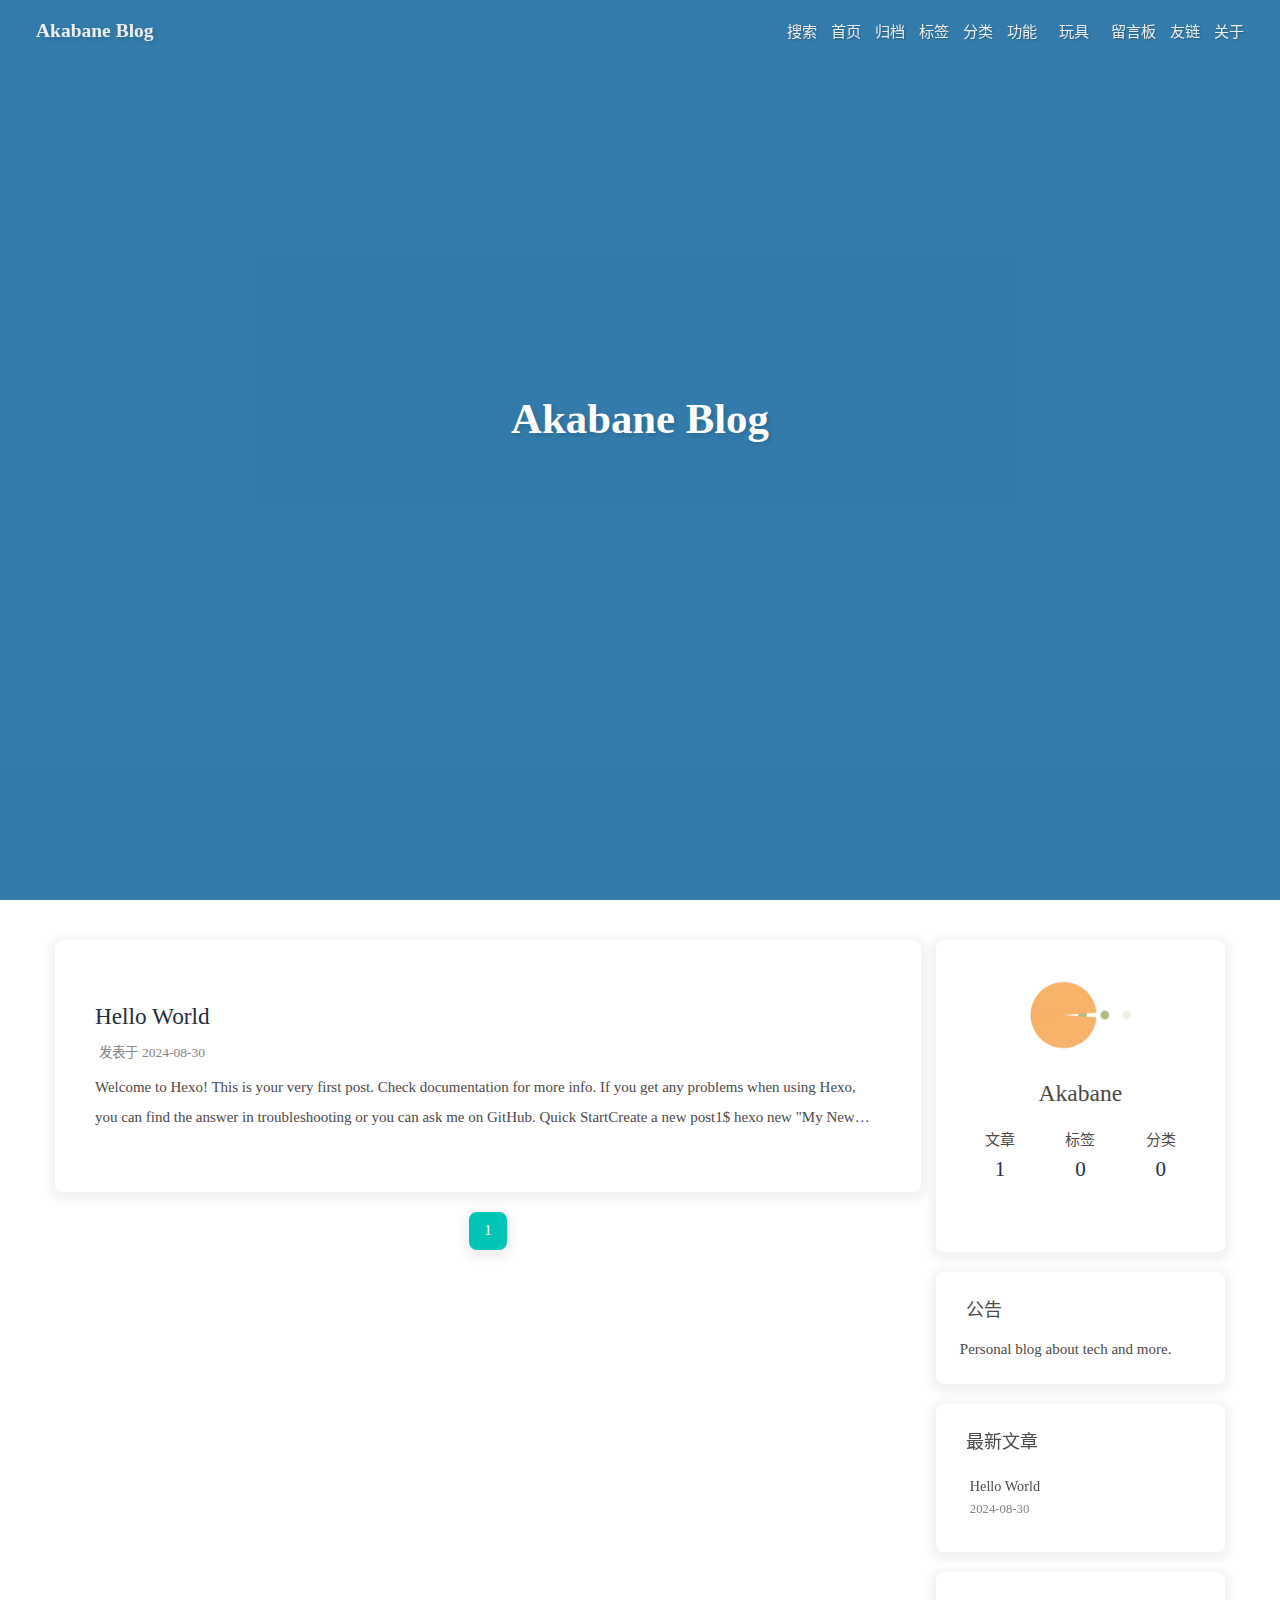
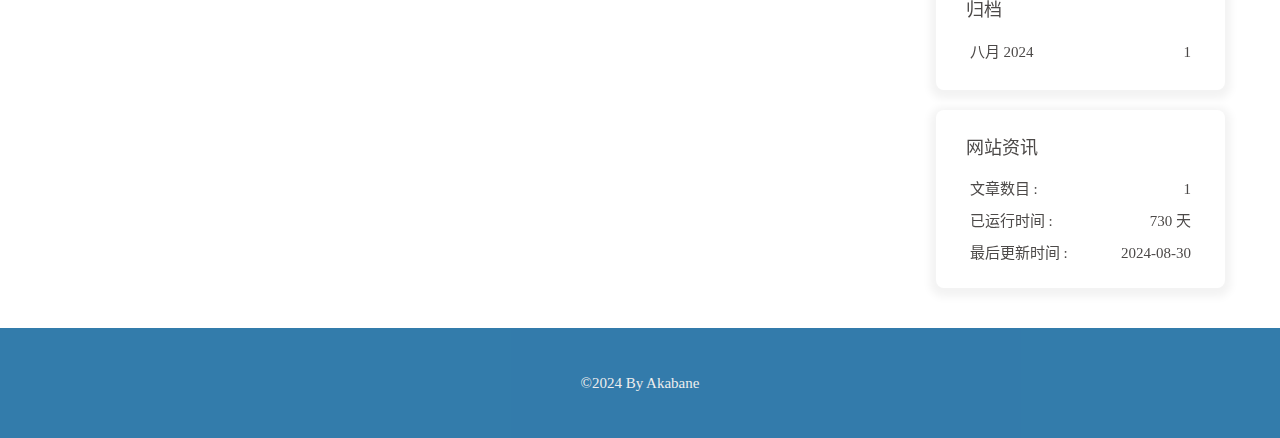
==== index.html @ aec5332e "Site updated: 2024-08-30 19:26:04" ====
<!DOCTYPE html><html lang="zh-CN" data-theme="light"><head><meta charset="UTF-8"><meta http-equiv="X-UA-Compatible" content="IE=edge"><meta name="viewport" content="width=device-width, initial-scale=1.0,viewport-fit=cover"><title>Akabane Blog - Personal blog about tech and more.</title><meta name="author" content="Akabane"><meta name="copyright" content="Akabane"><meta name="format-detection" content="telephone=no"><meta name="theme-color" content="#ffffff"><meta property="og:type" content="website">
<meta property="og:title" content="Akabane Blog">
<meta property="og:url" content="https://www.akabane.blog/index.html">
<meta property="og:site_name" content="Akabane Blog">
<meta property="og:locale" content="zh_CN">
<meta property="og:image" content="https://resources.akabane.blog/resources/avatar.webp">
<meta property="article:author" content="Akabane">
<meta name="twitter:card" content="summary">
<meta name="twitter:image" content="https://resources.akabane.blog/resources/avatar.webp"><link rel="shortcut icon" href="https://resources.akabane.blog/resources/avatar.webp"><link rel="canonical" href="https://www.akabane.blog/index.html"><link rel="preconnect" href="//cdn.jsdelivr.net"/><link rel="stylesheet" href="/css/index.css?v=4.13.0"><link rel="stylesheet" href="https://resources.akabane.blog/plugins/@fortawesome/fontawesome-free/css/all.min.css"><link rel="stylesheet" href="https://resources.akabane.blog/plugins/@fancyapps/ui/dist/fancybox/fancybox.css" media="print" onload="this.media='all'"><script>const GLOBAL_CONFIG = {
  root: '/',
  algolia: undefined,
  localSearch: {"path":"/search.xml","preload":false,"top_n_per_article":1,"unescape":false,"languages":{"hits_empty":"找不到您查询的内容：${query}","hits_stats":"共找到 ${hits} 篇文章"}},
  translate: undefined,
  noticeOutdate: {"limitDay":360,"position":"top","messagePrev":"It has been","messageNext":"days since the last update, the content of the article may be outdated."},
  highlight: {"plugin":"highlight.js","highlightCopy":true,"highlightLang":true,"highlightHeightLimit":false},
  copy: {
    success: '复制成功',
    error: '复制错误',
    noSupport: '浏览器不支持'
  },
  relativeDate: {
    homepage: false,
    post: false
  },
  runtime: '天',
  dateSuffix: {
    just: '刚刚',
    min: '分钟前',
    hour: '小时前',
    day: '天前',
    month: '个月前'
  },
  copyright: undefined,
  lightbox: 'fancybox',
  Snackbar: undefined,
  infinitegrid: {
    js: 'https://resources.akabane.blog/plugins/@egjs/infinitegrid/dist/infinitegrid.min.js',
    buttonText: '加载更多'
  },
  isPhotoFigcaption: true,
  islazyload: false,
  isAnchor: false,
  percent: {
    toc: true,
    rightside: false,
  },
  autoDarkmode: false
}</script><script id="config-diff">var GLOBAL_CONFIG_SITE = {
  title: 'Akabane Blog',
  isPost: false,
  isHome: true,
  isHighlightShrink: false,
  isToc: false,
  postUpdate: '2024-08-30 19:26:04'
}</script><script>(win=>{
      win.saveToLocal = {
        set: (key, value, ttl) => {
          if (ttl === 0) return
          const now = Date.now()
          const expiry = now + ttl * 86400000
          const item = {
            value,
            expiry
          }
          localStorage.setItem(key, JSON.stringify(item))
        },
      
        get: key => {
          const itemStr = localStorage.getItem(key)
      
          if (!itemStr) {
            return undefined
          }
          const item = JSON.parse(itemStr)
          const now = Date.now()
      
          if (now > item.expiry) {
            localStorage.removeItem(key)
            return undefined
          }
          return item.value
        }
      }
    
      win.getScript = (url, attr = {}) => new Promise((resolve, reject) => {
        const script = document.createElement('script')
        script.src = url
        script.async = true
        script.onerror = reject
        script.onload = script.onreadystatechange = function() {
          const loadState = this.readyState
          if (loadState && loadState !== 'loaded' && loadState !== 'complete') return
          script.onload = script.onreadystatechange = null
          resolve()
        }

        Object.keys(attr).forEach(key => {
          script.setAttribute(key, attr[key])
        })

        document.head.appendChild(script)
      })
    
      win.getCSS = (url, id = false) => new Promise((resolve, reject) => {
        const link = document.createElement('link')
        link.rel = 'stylesheet'
        link.href = url
        if (id) link.id = id
        link.onerror = reject
        link.onload = link.onreadystatechange = function() {
          const loadState = this.readyState
          if (loadState && loadState !== 'loaded' && loadState !== 'complete') return
          link.onload = link.onreadystatechange = null
          resolve()
        }
        document.head.appendChild(link)
      })
    
      win.activateDarkMode = () => {
        document.documentElement.setAttribute('data-theme', 'dark')
        if (document.querySelector('meta[name="theme-color"]') !== null) {
          document.querySelector('meta[name="theme-color"]').setAttribute('content', '#0d0d0d')
        }
      }
      win.activateLightMode = () => {
        document.documentElement.setAttribute('data-theme', 'light')
        if (document.querySelector('meta[name="theme-color"]') !== null) {
          document.querySelector('meta[name="theme-color"]').setAttribute('content', '#ffffff')
        }
      }
      const t = saveToLocal.get('theme')
    
        if (t === 'dark') activateDarkMode()
        else if (t === 'light') activateLightMode()
      
      const asideStatus = saveToLocal.get('aside-status')
      if (asideStatus !== undefined) {
        if (asideStatus === 'hide') {
          document.documentElement.classList.add('hide-aside')
        } else {
          document.documentElement.classList.remove('hide-aside')
        }
      }
    
      const detectApple = () => {
        if(/iPad|iPhone|iPod|Macintosh/.test(navigator.userAgent)){
          document.documentElement.classList.add('apple')
        }
      }
      detectApple()
    })(window)</script><link rel="stylesheet" href="/css/custom.css"><meta name="generator" content="Hexo 7.3.0"></head><body><div id="loading-box"><div class="loading-left-bg"></div><div class="loading-right-bg"></div><div class="spinner-box"><div class="configure-border-1"><div class="configure-core"></div></div><div class="configure-border-2"><div class="configure-core"></div></div><div class="loading-word">加载中...</div></div></div><script>(()=>{
  const $loadingBox = document.getElementById('loading-box')
  const $body = document.body
  const preloader = {
    endLoading: () => {
      $body.style.overflow = ''
      $loadingBox.classList.add('loaded')
    },
    initLoading: () => {
      $body.style.overflow = 'hidden'
      $loadingBox.classList.remove('loaded')
    }
  }

  preloader.initLoading()
  window.addEventListener('load',() => { preloader.endLoading() })

  if (false) {
    document.addEventListener('pjax:send', () => { preloader.initLoading() })
    document.addEventListener('pjax:complete', () => { preloader.endLoading() })
  }
})()</script><div id="sidebar"><div id="menu-mask"></div><div id="sidebar-menus"><div class="avatar-img is-center"><img src="https://resources.akabane.blog/resources/avatar.webp" onerror="onerror=null;src='/img/friend_404.gif'" alt="avatar"/></div><div class="sidebar-site-data site-data is-center"><a href="/archives/"><div class="headline">文章</div><div class="length-num">1</div></a><a href="/tags/"><div class="headline">标签</div><div class="length-num">0</div></a><a href="/categories/"><div class="headline">分类</div><div class="length-num">0</div></a></div><hr class="custom-hr"/><div class="menus_items"><div class="menus_item"><a class="site-page" href="/"><i class="fa-fw fas fa-home"></i><span> 首页</span></a></div><div class="menus_item"><a class="site-page" href="/archives/"><i class="fa-fw fas fa-archive"></i><span> 归档</span></a></div><div class="menus_item"><a class="site-page" href="/tags/"><i class="fa-fw fas fa-tags"></i><span> 标签</span></a></div><div class="menus_item"><a class="site-page" href="/categories/"><i class="fa-fw fas fa-folder-open"></i><span> 分类</span></a></div><div class="menus_item"><a class="site-page group" href="javascript:void(0);"><i class="fa-fw fa-solid fa-wand-sparkles"></i><span> 功能</span><i class="fas fa-chevron-down"></i></a><ul class="menus_item_child"><li><a class="site-page child" href="/null"><i class="fa-fw fa-solid fa-code"></i><span> null</span></a></li></ul></div><div class="menus_item"><a class="site-page group" href="javascript:void(0);"><i class="fa-fw fa-solid fa-dragon"></i><span> 玩具</span><i class="fas fa-chevron-down"></i></a><ul class="menus_item_child"><li><a class="site-page child" href="/null"><i class="fa-fw fa-solid fa-code"></i><span> null</span></a></li></ul></div><div class="menus_item"><a class="site-page" href="/messages"><i class="fa-fw fa-solid fa-comment-dots"></i><span> 留言板</span></a></div><div class="menus_item"><a class="site-page" href="/link/"><i class="fa-fw fas fa-link"></i><span> 友链</span></a></div><div class="menus_item"><a class="site-page" href="/about/"><i class="fa-fw fas fa-heart"></i><span> 关于</span></a></div></div></div></div><div class="page" id="body-wrap"><header class="full_page" id="page-header" style="background-image: url('https://resources.akabane.blog/resources/index-background.webp')"><nav id="nav"><span id="blog-info"><a href="/" title="Akabane Blog"><span class="site-name">Akabane Blog</span></a></span><div id="menus"><div id="search-button"><a class="site-page social-icon search" href="javascript:void(0);"><i class="fas fa-search fa-fw"></i><span> 搜索</span></a></div><div class="menus_items"><div class="menus_item"><a class="site-page" href="/"><i class="fa-fw fas fa-home"></i><span> 首页</span></a></div><div class="menus_item"><a class="site-page" href="/archives/"><i class="fa-fw fas fa-archive"></i><span> 归档</span></a></div><div class="menus_item"><a class="site-page" href="/tags/"><i class="fa-fw fas fa-tags"></i><span> 标签</span></a></div><div class="menus_item"><a class="site-page" href="/categories/"><i class="fa-fw fas fa-folder-open"></i><span> 分类</span></a></div><div class="menus_item"><a class="site-page group" href="javascript:void(0);"><i class="fa-fw fa-solid fa-wand-sparkles"></i><span> 功能</span><i class="fas fa-chevron-down"></i></a><ul class="menus_item_child"><li><a class="site-page child" href="/null"><i class="fa-fw fa-solid fa-code"></i><span> null</span></a></li></ul></div><div class="menus_item"><a class="site-page group" href="javascript:void(0);"><i class="fa-fw fa-solid fa-dragon"></i><span> 玩具</span><i class="fas fa-chevron-down"></i></a><ul class="menus_item_child"><li><a class="site-page child" href="/null"><i class="fa-fw fa-solid fa-code"></i><span> null</span></a></li></ul></div><div class="menus_item"><a class="site-page" href="/messages"><i class="fa-fw fa-solid fa-comment-dots"></i><span> 留言板</span></a></div><div class="menus_item"><a class="site-page" href="/link/"><i class="fa-fw fas fa-link"></i><span> 友链</span></a></div><div class="menus_item"><a class="site-page" href="/about/"><i class="fa-fw fas fa-heart"></i><span> 关于</span></a></div></div><div id="toggle-menu"><a class="site-page" href="javascript:void(0);"><i class="fas fa-bars fa-fw"></i></a></div></div></nav><div id="site-info"><h1 id="site-title">Akabane Blog</h1><div id="site-subtitle"><span id="subtitle"></span></div><div id="site_social_icons"><a class="social-icon" href="https://github.com/COPaAkabane" target="_blank" title="Github"><i class="fab fa-github" style="color: #1E90FF;"></i></a><a class="social-icon" href="mailto:contact@akabane.blog" target="_blank" title="Email"><i class="fas fa-envelope" style="color: #1E90FF;"></i></a><a class="social-icon" href="https://space.bilibili.com/3537111714105787" target="_blank" title="BiliBili"><i class="fa-brands fa-bilibili" style="color: #1E90FF;"></i></a></div></div><div id="scroll-down"><i class="fas fa-angle-down scroll-down-effects"></i></div></header><main class="layout" id="content-inner"><div class="recent-posts" id="recent-posts"><div class="recent-post-item"><div class="recent-post-info no-cover"><a class="article-title" href="/archives/hello-world.html" title="Hello World">Hello World</a><div class="article-meta-wrap"><span class="post-meta-date"><i class="far fa-calendar-alt"></i><span class="article-meta-label">发表于</span><time datetime="2024-08-30T03:13:29.119Z" title="发表于 2024-08-30 11:13:29">2024-08-30</time></span></div><div class="content">Welcome to Hexo! This is your very first post. Check documentation for more info. If you get any problems when using Hexo, you can find the answer in troubleshooting or you can ask me on GitHub.
Quick StartCreate a new post1$ hexo new &quot;My New Post&quot;

More info: Writing
Run server1$ hexo server

More info: Server
Generate static files1$ hexo generate

More info: Generating
Deploy to remote sites1$ hexo deploy

More info: Deployment
</div></div></div><nav id="pagination"><div class="pagination"><span class="page-number current">1</span></div></nav></div><div class="aside-content" id="aside-content"><div class="card-widget card-info"><div class="is-center"><div class="avatar-img"><img src="https://resources.akabane.blog/resources/avatar.webp" onerror="this.onerror=null;this.src='/img/friend_404.gif'" alt="avatar"/></div><div class="author-info__name">Akabane</div><div class="author-info__description"></div></div><div class="card-info-data site-data is-center"><a href="/archives/"><div class="headline">文章</div><div class="length-num">1</div></a><a href="/tags/"><div class="headline">标签</div><div class="length-num">0</div></a><a href="/categories/"><div class="headline">分类</div><div class="length-num">0</div></a></div><div class="card-info-social-icons is-center"><a class="social-icon" href="https://github.com/COPaAkabane" target="_blank" title="Github"><i class="fab fa-github" style="color: #1E90FF;"></i></a><a class="social-icon" href="mailto:contact@akabane.blog" target="_blank" title="Email"><i class="fas fa-envelope" style="color: #1E90FF;"></i></a><a class="social-icon" href="https://space.bilibili.com/3537111714105787" target="_blank" title="BiliBili"><i class="fa-brands fa-bilibili" style="color: #1E90FF;"></i></a></div></div><div class="card-widget card-announcement"><div class="item-headline"><i class="fas fa-bullhorn fa-shake"></i><span>公告</span></div><div class="announcement_content">Personal blog about tech and more.</div></div><div class="sticky_layout"><div class="card-widget card-recent-post"><div class="item-headline"><i class="fas fa-history"></i><span>最新文章</span></div><div class="aside-list"><div class="aside-list-item no-cover"><div class="content"><a class="title" href="/archives/hello-world.html" title="Hello World">Hello World</a><time datetime="2024-08-30T03:13:29.119Z" title="发表于 2024-08-30 11:13:29">2024-08-30</time></div></div></div></div><div class="card-widget card-archives"><div class="item-headline"><i class="fas fa-archive"></i><span>归档</span></div><ul class="card-archive-list"><li class="card-archive-list-item"><a class="card-archive-list-link" href="/archives/2024/08/"><span class="card-archive-list-date">八月 2024</span><span class="card-archive-list-count">1</span></a></li></ul></div><div class="card-widget card-webinfo"><div class="item-headline"><i class="fas fa-chart-line"></i><span>网站资讯</span></div><div class="webinfo"><div class="webinfo-item"><div class="item-name">文章数目 :</div><div class="item-count">1</div></div><div class="webinfo-item"><div class="item-name">已运行时间 :</div><div class="item-count" id="runtimeshow" data-publishDate="2024-07-24T12:32:00.000Z"><i class="fa-solid fa-spinner fa-spin"></i></div></div><div class="webinfo-item"><div class="item-name">最后更新时间 :</div><div class="item-count" id="last-push-date" data-lastPushDate="2024-08-30T11:26:04.118Z"><i class="fa-solid fa-spinner fa-spin"></i></div></div></div></div></div></div></main><footer id="footer" style="background-image: url('https://resources.akabane.blog/resources/index-background.webp')"><div id="footer-wrap"><div class="copyright">&copy;2024 By Akabane</div></div></footer></div><div id="rightside"><div id="rightside-config-hide"><button id="darkmode" type="button" title="浅色和深色模式转换"><i class="fas fa-adjust"></i></button><button id="hide-aside-btn" type="button" title="单栏和双栏切换"><i class="fas fa-arrows-alt-h"></i></button></div><div id="rightside-config-show"><button id="rightside-config" type="button" title="设置"><i class="fas fa-cog fa-spin"></i></button><button id="go-up" type="button" title="回到顶部"><span class="scroll-percent"></span><i class="fas fa-arrow-up"></i></button></div></div><div><script src="/js/utils.js?v=4.13.0"></script><script src="/js/main.js?v=4.13.0"></script><script src="https://resources.akabane.blog/plugins/@fancyapps/ui/dist/fancybox/fancybox.umd.js"></script><div class="js-pjax"><script>window.typedJSFn = {
  init: (str) => {
    window.typed = new Typed('#subtitle', Object.assign({
      strings: str,
      startDelay: 300,
      typeSpeed: 150,
      loop: true,
      backSpeed: 50,
    }, null))
  },
  run: (subtitleType) => {
    if (true) {
      if (typeof Typed === 'function') {
        subtitleType()
      } else {
        getScript('https://resources.akabane.blog/plugins/typed.js/dist/typed.umd.js').then(subtitleType)
      }
    } else {
      subtitleType()
    }
  }
}
</script><script>function subtitleType () {
  if (true) {
    typedJSFn.init(["世界上有些事，还是让它永远成为谜比较好。","梦想是否无聊并不是别人来决定的，不管是什么样的梦想，自己拼命努力去追寻才是最重要的！","如果说我比别人看得更远些，那是因为我站在了巨人的肩膀上。","就算是对我抱有敌意的人，也是被某个人深爱着而降生在这个世界上的。"])
  } else {
    document.getElementById("subtitle").textContent = "世界上有些事，还是让它永远成为谜比较好。"
  }
}
typedJSFn.run(subtitleType)</script></div><script defer="defer" id="ribbon" src="https://resources.akabane.blog/plugins/butterfly-extsrc/dist/canvas-ribbon.min.js" size="150" alpha="0.6" zIndex="-1" mobile="true" data-click="true"></script><div id="local-search"><div class="search-dialog"><nav class="search-nav"><span class="search-dialog-title">搜索</span><span id="loading-status"></span><button class="search-close-button"><i class="fas fa-times"></i></button></nav><div class="is-center" id="loading-database"><i class="fas fa-spinner fa-pulse"></i><span>  数据库加载中</span></div><div class="search-wrap"><div id="local-search-input"><div class="local-search-box"><input class="local-search-box--input" placeholder="搜索文章" type="text"/></div></div><hr/><div id="local-search-results"></div><div id="local-search-stats-wrap"></div></div></div><div id="search-mask"></div><script src="/js/search/local-search.js?v=4.13.0"></script></div></div></body></html>
---- css/custom.css ----
@font-face {
	font-family: Harmony;
    font-display: swap;
	src: url('https://resources.akabane.blog/resources/fonts/HarmonyOS_Sans_SC_Medium.woff') format('woff');
}
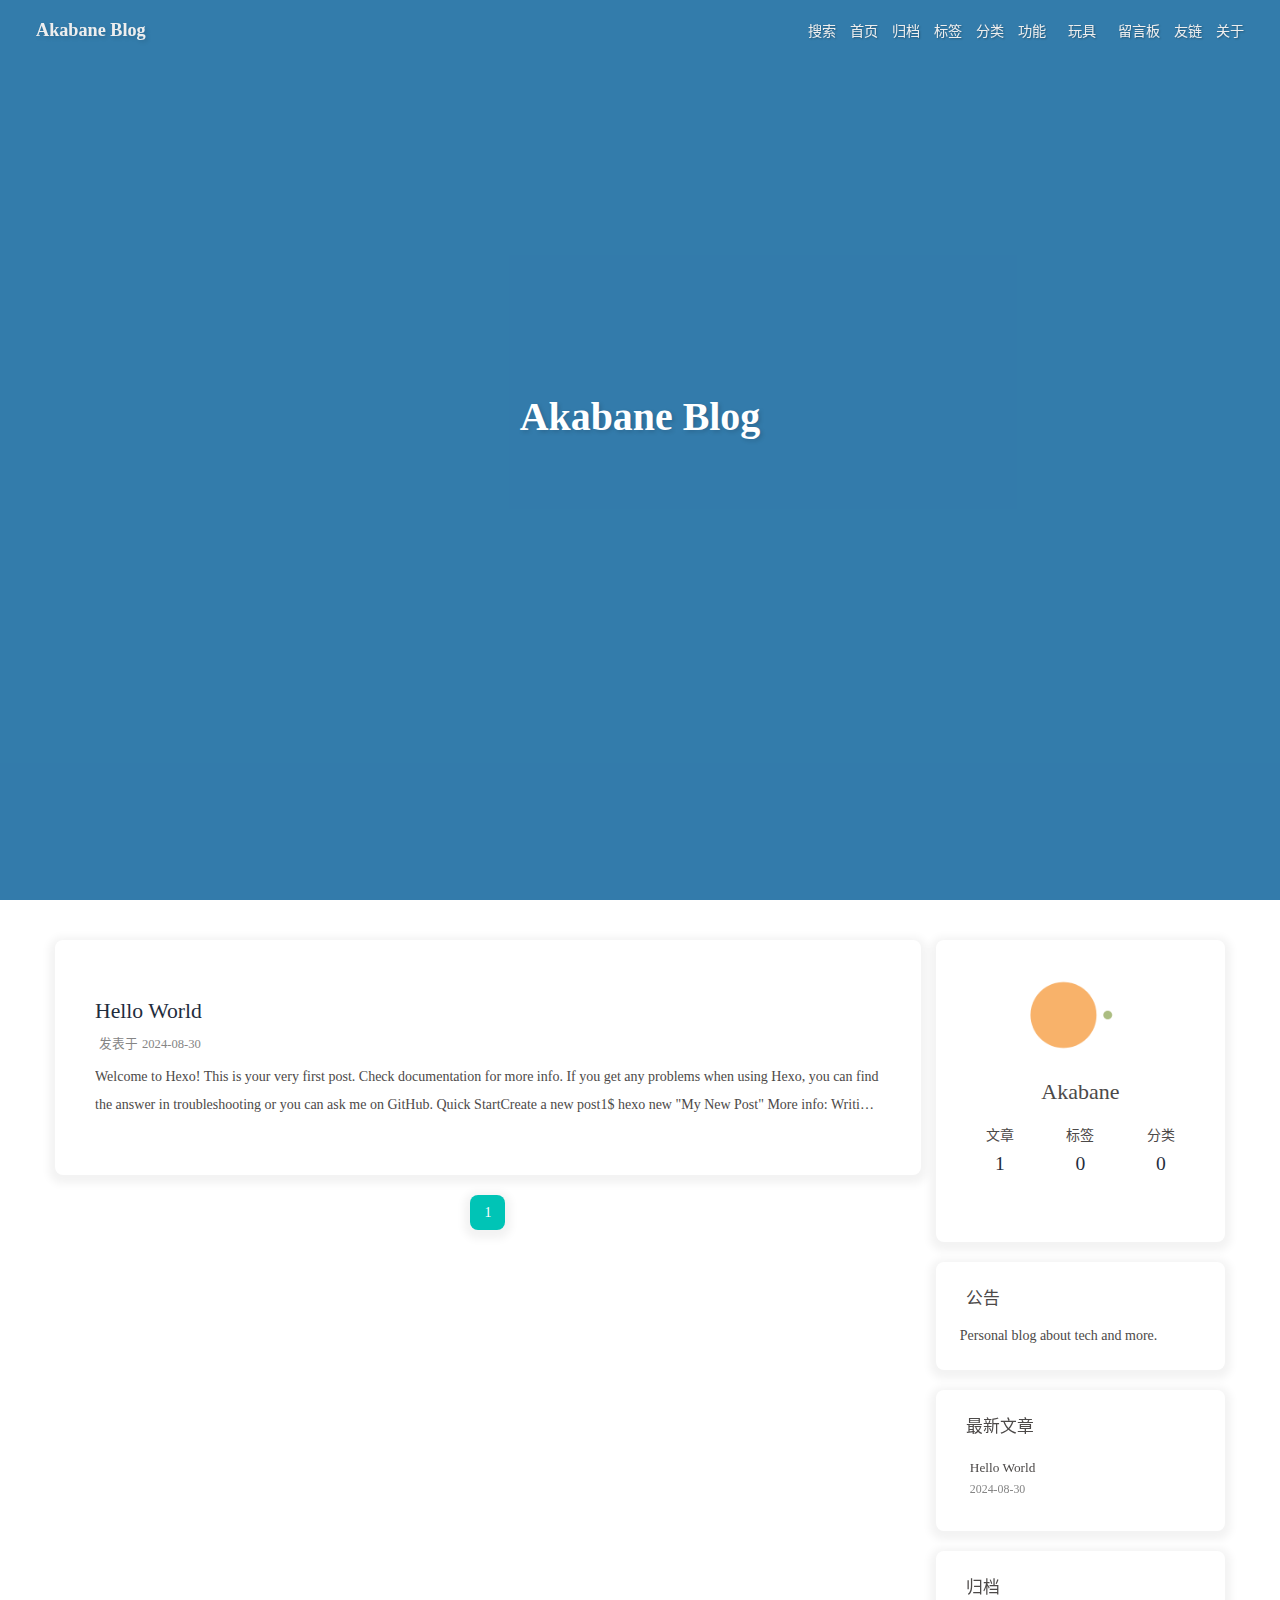
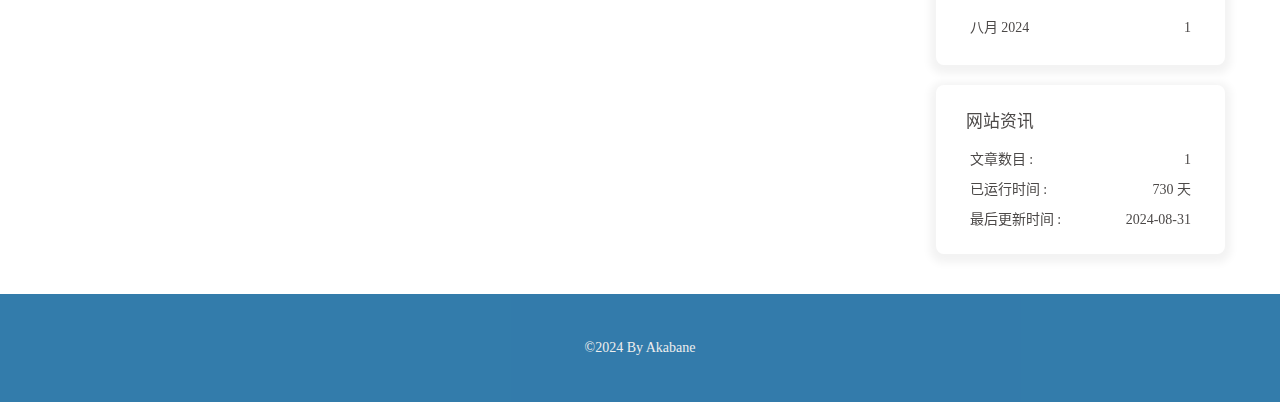
==== commit b7cbb264: "Site updated: 2024-08-31 11:11:46" ====
--- a/index.html
+++ b/index.html
@@ -51,7 +51,7 @@
   isHome: true,
   isHighlightShrink: false,
   isToc: false,
-  postUpdate: '2024-08-30 19:26:04'
+  postUpdate: '2024-08-31 11:11:46'
 }</script><script>(win=>{
       win.saveToLocal = {
         set: (key, value, ttl) => {
@@ -148,28 +148,7 @@
         }
       }
       detectApple()
-    })(window)</script><link rel="stylesheet" href="/css/custom.css"><meta name="generator" content="Hexo 7.3.0"></head><body><div id="loading-box"><div class="loading-left-bg"></div><div class="loading-right-bg"></div><div class="spinner-box"><div class="configure-border-1"><div class="configure-core"></div></div><div class="configure-border-2"><div class="configure-core"></div></div><div class="loading-word">加载中...</div></div></div><script>(()=>{
-  const $loadingBox = document.getElementById('loading-box')
-  const $body = document.body
-  const preloader = {
-    endLoading: () => {
-      $body.style.overflow = ''
-      $loadingBox.classList.add('loaded')
-    },
-    initLoading: () => {
-      $body.style.overflow = 'hidden'
-      $loadingBox.classList.remove('loaded')
-    }
-  }
-
-  preloader.initLoading()
-  window.addEventListener('load',() => { preloader.endLoading() })
-
-  if (false) {
-    document.addEventListener('pjax:send', () => { preloader.initLoading() })
-    document.addEventListener('pjax:complete', () => { preloader.endLoading() })
-  }
-})()</script><div id="sidebar"><div id="menu-mask"></div><div id="sidebar-menus"><div class="avatar-img is-center"><img src="https://resources.akabane.blog/resources/avatar.webp" onerror="onerror=null;src='/img/friend_404.gif'" alt="avatar"/></div><div class="sidebar-site-data site-data is-center"><a href="/archives/"><div class="headline">文章</div><div class="length-num">1</div></a><a href="/tags/"><div class="headline">标签</div><div class="length-num">0</div></a><a href="/categories/"><div class="headline">分类</div><div class="length-num">0</div></a></div><hr class="custom-hr"/><div class="menus_items"><div class="menus_item"><a class="site-page" href="/"><i class="fa-fw fas fa-home"></i><span> 首页</span></a></div><div class="menus_item"><a class="site-page" href="/archives/"><i class="fa-fw fas fa-archive"></i><span> 归档</span></a></div><div class="menus_item"><a class="site-page" href="/tags/"><i class="fa-fw fas fa-tags"></i><span> 标签</span></a></div><div class="menus_item"><a class="site-page" href="/categories/"><i class="fa-fw fas fa-folder-open"></i><span> 分类</span></a></div><div class="menus_item"><a class="site-page group" href="javascript:void(0);"><i class="fa-fw fa-solid fa-wand-sparkles"></i><span> 功能</span><i class="fas fa-chevron-down"></i></a><ul class="menus_item_child"><li><a class="site-page child" href="/null"><i class="fa-fw fa-solid fa-code"></i><span> null</span></a></li></ul></div><div class="menus_item"><a class="site-page group" href="javascript:void(0);"><i class="fa-fw fa-solid fa-dragon"></i><span> 玩具</span><i class="fas fa-chevron-down"></i></a><ul class="menus_item_child"><li><a class="site-page child" href="/null"><i class="fa-fw fa-solid fa-code"></i><span> null</span></a></li></ul></div><div class="menus_item"><a class="site-page" href="/messages"><i class="fa-fw fa-solid fa-comment-dots"></i><span> 留言板</span></a></div><div class="menus_item"><a class="site-page" href="/link/"><i class="fa-fw fas fa-link"></i><span> 友链</span></a></div><div class="menus_item"><a class="site-page" href="/about/"><i class="fa-fw fas fa-heart"></i><span> 关于</span></a></div></div></div></div><div class="page" id="body-wrap"><header class="full_page" id="page-header" style="background-image: url('https://resources.akabane.blog/resources/index-background.webp')"><nav id="nav"><span id="blog-info"><a href="/" title="Akabane Blog"><span class="site-name">Akabane Blog</span></a></span><div id="menus"><div id="search-button"><a class="site-page social-icon search" href="javascript:void(0);"><i class="fas fa-search fa-fw"></i><span> 搜索</span></a></div><div class="menus_items"><div class="menus_item"><a class="site-page" href="/"><i class="fa-fw fas fa-home"></i><span> 首页</span></a></div><div class="menus_item"><a class="site-page" href="/archives/"><i class="fa-fw fas fa-archive"></i><span> 归档</span></a></div><div class="menus_item"><a class="site-page" href="/tags/"><i class="fa-fw fas fa-tags"></i><span> 标签</span></a></div><div class="menus_item"><a class="site-page" href="/categories/"><i class="fa-fw fas fa-folder-open"></i><span> 分类</span></a></div><div class="menus_item"><a class="site-page group" href="javascript:void(0);"><i class="fa-fw fa-solid fa-wand-sparkles"></i><span> 功能</span><i class="fas fa-chevron-down"></i></a><ul class="menus_item_child"><li><a class="site-page child" href="/null"><i class="fa-fw fa-solid fa-code"></i><span> null</span></a></li></ul></div><div class="menus_item"><a class="site-page group" href="javascript:void(0);"><i class="fa-fw fa-solid fa-dragon"></i><span> 玩具</span><i class="fas fa-chevron-down"></i></a><ul class="menus_item_child"><li><a class="site-page child" href="/null"><i class="fa-fw fa-solid fa-code"></i><span> null</span></a></li></ul></div><div class="menus_item"><a class="site-page" href="/messages"><i class="fa-fw fa-solid fa-comment-dots"></i><span> 留言板</span></a></div><div class="menus_item"><a class="site-page" href="/link/"><i class="fa-fw fas fa-link"></i><span> 友链</span></a></div><div class="menus_item"><a class="site-page" href="/about/"><i class="fa-fw fas fa-heart"></i><span> 关于</span></a></div></div><div id="toggle-menu"><a class="site-page" href="javascript:void(0);"><i class="fas fa-bars fa-fw"></i></a></div></div></nav><div id="site-info"><h1 id="site-title">Akabane Blog</h1><div id="site-subtitle"><span id="subtitle"></span></div><div id="site_social_icons"><a class="social-icon" href="https://github.com/COPaAkabane" target="_blank" title="Github"><i class="fab fa-github" style="color: #1E90FF;"></i></a><a class="social-icon" href="mailto:contact@akabane.blog" target="_blank" title="Email"><i class="fas fa-envelope" style="color: #1E90FF;"></i></a><a class="social-icon" href="https://space.bilibili.com/3537111714105787" target="_blank" title="BiliBili"><i class="fa-brands fa-bilibili" style="color: #1E90FF;"></i></a></div></div><div id="scroll-down"><i class="fas fa-angle-down scroll-down-effects"></i></div></header><main class="layout" id="content-inner"><div class="recent-posts" id="recent-posts"><div class="recent-post-item"><div class="recent-post-info no-cover"><a class="article-title" href="/archives/hello-world.html" title="Hello World">Hello World</a><div class="article-meta-wrap"><span class="post-meta-date"><i class="far fa-calendar-alt"></i><span class="article-meta-label">发表于</span><time datetime="2024-08-30T03:13:29.119Z" title="发表于 2024-08-30 11:13:29">2024-08-30</time></span></div><div class="content">Welcome to Hexo! This is your very first post. Check documentation for more info. If you get any problems when using Hexo, you can find the answer in troubleshooting or you can ask me on GitHub.
+    })(window)</script><link rel="stylesheet" href="/css/custom.css"><meta name="generator" content="Hexo 7.3.0"></head><body><div id="sidebar"><div id="menu-mask"></div><div id="sidebar-menus"><div class="avatar-img is-center"><img src="https://resources.akabane.blog/resources/avatar.webp" onerror="onerror=null;src='/img/friend_404.gif'" alt="avatar"/></div><div class="sidebar-site-data site-data is-center"><a href="/archives/"><div class="headline">文章</div><div class="length-num">1</div></a><a href="/tags/"><div class="headline">标签</div><div class="length-num">0</div></a><a href="/categories/"><div class="headline">分类</div><div class="length-num">0</div></a></div><hr class="custom-hr"/><div class="menus_items"><div class="menus_item"><a class="site-page" href="/"><i class="fa-fw fas fa-home"></i><span> 首页</span></a></div><div class="menus_item"><a class="site-page" href="/archives/"><i class="fa-fw fas fa-archive"></i><span> 归档</span></a></div><div class="menus_item"><a class="site-page" href="/tags/"><i class="fa-fw fas fa-tags"></i><span> 标签</span></a></div><div class="menus_item"><a class="site-page" href="/categories/"><i class="fa-fw fas fa-folder-open"></i><span> 分类</span></a></div><div class="menus_item"><a class="site-page group" href="javascript:void(0);"><i class="fa-fw fa-solid fa-wand-sparkles"></i><span> 功能</span><i class="fas fa-chevron-down"></i></a><ul class="menus_item_child"><li><a class="site-page child" href="/null"><i class="fa-fw fa-solid fa-code"></i><span> null</span></a></li></ul></div><div class="menus_item"><a class="site-page group" href="javascript:void(0);"><i class="fa-fw fa-solid fa-dragon"></i><span> 玩具</span><i class="fas fa-chevron-down"></i></a><ul class="menus_item_child"><li><a class="site-page child" href="/null"><i class="fa-fw fa-solid fa-code"></i><span> null</span></a></li></ul></div><div class="menus_item"><a class="site-page" href="/messages"><i class="fa-fw fa-solid fa-comment-dots"></i><span> 留言板</span></a></div><div class="menus_item"><a class="site-page" href="/link/"><i class="fa-fw fas fa-link"></i><span> 友链</span></a></div><div class="menus_item"><a class="site-page" href="/about/"><i class="fa-fw fas fa-heart"></i><span> 关于</span></a></div></div></div></div><div class="page" id="body-wrap"><header class="full_page" id="page-header" style="background-image: url('https://resources.akabane.blog/resources/index-background-2.webp')"><nav id="nav"><span id="blog-info"><a href="/" title="Akabane Blog"><span class="site-name">Akabane Blog</span></a></span><div id="menus"><div id="search-button"><a class="site-page social-icon search" href="javascript:void(0);"><i class="fas fa-search fa-fw"></i><span> 搜索</span></a></div><div class="menus_items"><div class="menus_item"><a class="site-page" href="/"><i class="fa-fw fas fa-home"></i><span> 首页</span></a></div><div class="menus_item"><a class="site-page" href="/archives/"><i class="fa-fw fas fa-archive"></i><span> 归档</span></a></div><div class="menus_item"><a class="site-page" href="/tags/"><i class="fa-fw fas fa-tags"></i><span> 标签</span></a></div><div class="menus_item"><a class="site-page" href="/categories/"><i class="fa-fw fas fa-folder-open"></i><span> 分类</span></a></div><div class="menus_item"><a class="site-page group" href="javascript:void(0);"><i class="fa-fw fa-solid fa-wand-sparkles"></i><span> 功能</span><i class="fas fa-chevron-down"></i></a><ul class="menus_item_child"><li><a class="site-page child" href="/null"><i class="fa-fw fa-solid fa-code"></i><span> null</span></a></li></ul></div><div class="menus_item"><a class="site-page group" href="javascript:void(0);"><i class="fa-fw fa-solid fa-dragon"></i><span> 玩具</span><i class="fas fa-chevron-down"></i></a><ul class="menus_item_child"><li><a class="site-page child" href="/null"><i class="fa-fw fa-solid fa-code"></i><span> null</span></a></li></ul></div><div class="menus_item"><a class="site-page" href="/messages"><i class="fa-fw fa-solid fa-comment-dots"></i><span> 留言板</span></a></div><div class="menus_item"><a class="site-page" href="/link/"><i class="fa-fw fas fa-link"></i><span> 友链</span></a></div><div class="menus_item"><a class="site-page" href="/about/"><i class="fa-fw fas fa-heart"></i><span> 关于</span></a></div></div><div id="toggle-menu"><a class="site-page" href="javascript:void(0);"><i class="fas fa-bars fa-fw"></i></a></div></div></nav><div id="site-info"><h1 id="site-title">Akabane Blog</h1><div id="site-subtitle"><span id="subtitle"></span></div><div id="site_social_icons"><a class="social-icon" href="https://github.com/COPaAkabane" target="_blank" title="Github"><i class="fab fa-github" style="color: #1E90FF;"></i></a><a class="social-icon" href="mailto:contact@akabane.blog" target="_blank" title="Email"><i class="fas fa-envelope" style="color: #1E90FF;"></i></a><a class="social-icon" href="https://space.bilibili.com/3537111714105787" target="_blank" title="BiliBili"><i class="fa-brands fa-bilibili" style="color: #1E90FF;"></i></a></div></div><div id="scroll-down"><i class="fas fa-angle-down scroll-down-effects"></i></div></header><main class="layout" id="content-inner"><div class="recent-posts" id="recent-posts"><div class="recent-post-item"><div class="recent-post-info no-cover"><a class="article-title" href="/archives/hello-world.html" title="Hello World">Hello World</a><div class="article-meta-wrap"><span class="post-meta-date"><i class="far fa-calendar-alt"></i><span class="article-meta-label">发表于</span><time datetime="2024-08-30T03:13:29.119Z" title="发表于 2024-08-30 11:13:29">2024-08-30</time></span></div><div class="content">Welcome to Hexo! This is your very first post. Check documentation for more info. If you get any problems when using Hexo, you can find the answer in troubleshooting or you can ask me on GitHub.
 Quick StartCreate a new post1$ hexo new &quot;My New Post&quot;
 
 More info: Writing
@@ -182,7 +161,7 @@
 Deploy to remote sites1$ hexo deploy
 
 More info: Deployment
-</div></div></div><nav id="pagination"><div class="pagination"><span class="page-number current">1</span></div></nav></div><div class="aside-content" id="aside-content"><div class="card-widget card-info"><div class="is-center"><div class="avatar-img"><img src="https://resources.akabane.blog/resources/avatar.webp" onerror="this.onerror=null;this.src='/img/friend_404.gif'" alt="avatar"/></div><div class="author-info__name">Akabane</div><div class="author-info__description"></div></div><div class="card-info-data site-data is-center"><a href="/archives/"><div class="headline">文章</div><div class="length-num">1</div></a><a href="/tags/"><div class="headline">标签</div><div class="length-num">0</div></a><a href="/categories/"><div class="headline">分类</div><div class="length-num">0</div></a></div><div class="card-info-social-icons is-center"><a class="social-icon" href="https://github.com/COPaAkabane" target="_blank" title="Github"><i class="fab fa-github" style="color: #1E90FF;"></i></a><a class="social-icon" href="mailto:contact@akabane.blog" target="_blank" title="Email"><i class="fas fa-envelope" style="color: #1E90FF;"></i></a><a class="social-icon" href="https://space.bilibili.com/3537111714105787" target="_blank" title="BiliBili"><i class="fa-brands fa-bilibili" style="color: #1E90FF;"></i></a></div></div><div class="card-widget card-announcement"><div class="item-headline"><i class="fas fa-bullhorn fa-shake"></i><span>公告</span></div><div class="announcement_content">Personal blog about tech and more.</div></div><div class="sticky_layout"><div class="card-widget card-recent-post"><div class="item-headline"><i class="fas fa-history"></i><span>最新文章</span></div><div class="aside-list"><div class="aside-list-item no-cover"><div class="content"><a class="title" href="/archives/hello-world.html" title="Hello World">Hello World</a><time datetime="2024-08-30T03:13:29.119Z" title="发表于 2024-08-30 11:13:29">2024-08-30</time></div></div></div></div><div class="card-widget card-archives"><div class="item-headline"><i class="fas fa-archive"></i><span>归档</span></div><ul class="card-archive-list"><li class="card-archive-list-item"><a class="card-archive-list-link" href="/archives/2024/08/"><span class="card-archive-list-date">八月 2024</span><span class="card-archive-list-count">1</span></a></li></ul></div><div class="card-widget card-webinfo"><div class="item-headline"><i class="fas fa-chart-line"></i><span>网站资讯</span></div><div class="webinfo"><div class="webinfo-item"><div class="item-name">文章数目 :</div><div class="item-count">1</div></div><div class="webinfo-item"><div class="item-name">已运行时间 :</div><div class="item-count" id="runtimeshow" data-publishDate="2024-07-24T12:32:00.000Z"><i class="fa-solid fa-spinner fa-spin"></i></div></div><div class="webinfo-item"><div class="item-name">最后更新时间 :</div><div class="item-count" id="last-push-date" data-lastPushDate="2024-08-30T11:26:04.118Z"><i class="fa-solid fa-spinner fa-spin"></i></div></div></div></div></div></div></main><footer id="footer" style="background-image: url('https://resources.akabane.blog/resources/index-background.webp')"><div id="footer-wrap"><div class="copyright">&copy;2024 By Akabane</div></div></footer></div><div id="rightside"><div id="rightside-config-hide"><button id="darkmode" type="button" title="浅色和深色模式转换"><i class="fas fa-adjust"></i></button><button id="hide-aside-btn" type="button" title="单栏和双栏切换"><i class="fas fa-arrows-alt-h"></i></button></div><div id="rightside-config-show"><button id="rightside-config" type="button" title="设置"><i class="fas fa-cog fa-spin"></i></button><button id="go-up" type="button" title="回到顶部"><span class="scroll-percent"></span><i class="fas fa-arrow-up"></i></button></div></div><div><script src="/js/utils.js?v=4.13.0"></script><script src="/js/main.js?v=4.13.0"></script><script src="https://resources.akabane.blog/plugins/@fancyapps/ui/dist/fancybox/fancybox.umd.js"></script><div class="js-pjax"><script>window.typedJSFn = {
+</div></div></div><nav id="pagination"><div class="pagination"><span class="page-number current">1</span></div></nav></div><div class="aside-content" id="aside-content"><div class="card-widget card-info"><div class="is-center"><div class="avatar-img"><img src="https://resources.akabane.blog/resources/avatar.webp" onerror="this.onerror=null;this.src='/img/friend_404.gif'" alt="avatar"/></div><div class="author-info__name">Akabane</div><div class="author-info__description"></div></div><div class="card-info-data site-data is-center"><a href="/archives/"><div class="headline">文章</div><div class="length-num">1</div></a><a href="/tags/"><div class="headline">标签</div><div class="length-num">0</div></a><a href="/categories/"><div class="headline">分类</div><div class="length-num">0</div></a></div><div class="card-info-social-icons is-center"><a class="social-icon" href="https://github.com/COPaAkabane" target="_blank" title="Github"><i class="fab fa-github" style="color: #1E90FF;"></i></a><a class="social-icon" href="mailto:contact@akabane.blog" target="_blank" title="Email"><i class="fas fa-envelope" style="color: #1E90FF;"></i></a><a class="social-icon" href="https://space.bilibili.com/3537111714105787" target="_blank" title="BiliBili"><i class="fa-brands fa-bilibili" style="color: #1E90FF;"></i></a></div></div><div class="card-widget card-announcement"><div class="item-headline"><i class="fas fa-bullhorn fa-shake"></i><span>公告</span></div><div class="announcement_content">Personal blog about tech and more.</div></div><div class="sticky_layout"><div class="card-widget card-recent-post"><div class="item-headline"><i class="fas fa-history"></i><span>最新文章</span></div><div class="aside-list"><div class="aside-list-item no-cover"><div class="content"><a class="title" href="/archives/hello-world.html" title="Hello World">Hello World</a><time datetime="2024-08-30T03:13:29.119Z" title="发表于 2024-08-30 11:13:29">2024-08-30</time></div></div></div></div><div class="card-widget card-archives"><div class="item-headline"><i class="fas fa-archive"></i><span>归档</span></div><ul class="card-archive-list"><li class="card-archive-list-item"><a class="card-archive-list-link" href="/archives/2024/08/"><span class="card-archive-list-date">八月 2024</span><span class="card-archive-list-count">1</span></a></li></ul></div><div class="card-widget card-webinfo"><div class="item-headline"><i class="fas fa-chart-line"></i><span>网站资讯</span></div><div class="webinfo"><div class="webinfo-item"><div class="item-name">文章数目 :</div><div class="item-count">1</div></div><div class="webinfo-item"><div class="item-name">已运行时间 :</div><div class="item-count" id="runtimeshow" data-publishDate="2024-07-24T12:32:00.000Z"><i class="fa-solid fa-spinner fa-spin"></i></div></div><div class="webinfo-item"><div class="item-name">最后更新时间 :</div><div class="item-count" id="last-push-date" data-lastPushDate="2024-08-31T03:11:46.189Z"><i class="fa-solid fa-spinner fa-spin"></i></div></div></div></div></div></div></main><footer id="footer" style="background-image: url('https://resources.akabane.blog/resources/index-background-2.webp')"><div id="footer-wrap"><div class="copyright">&copy;2024 By Akabane</div></div></footer></div><div id="rightside"><div id="rightside-config-hide"><button id="darkmode" type="button" title="浅色和深色模式转换"><i class="fas fa-adjust"></i></button><button id="hide-aside-btn" type="button" title="单栏和双栏切换"><i class="fas fa-arrows-alt-h"></i></button></div><div id="rightside-config-show"><button id="rightside-config" type="button" title="设置"><i class="fas fa-cog fa-spin"></i></button><button id="go-up" type="button" title="回到顶部"><span class="scroll-percent"></span><i class="fas fa-arrow-up"></i></button></div></div><div><script src="/js/utils.js?v=4.13.0"></script><script src="/js/main.js?v=4.13.0"></script><script src="https://resources.akabane.blog/plugins/@fancyapps/ui/dist/fancybox/fancybox.umd.js"></script><div class="js-pjax"><script>window.typedJSFn = {
   init: (str) => {
     window.typed = new Typed('#subtitle', Object.assign({
       strings: str,
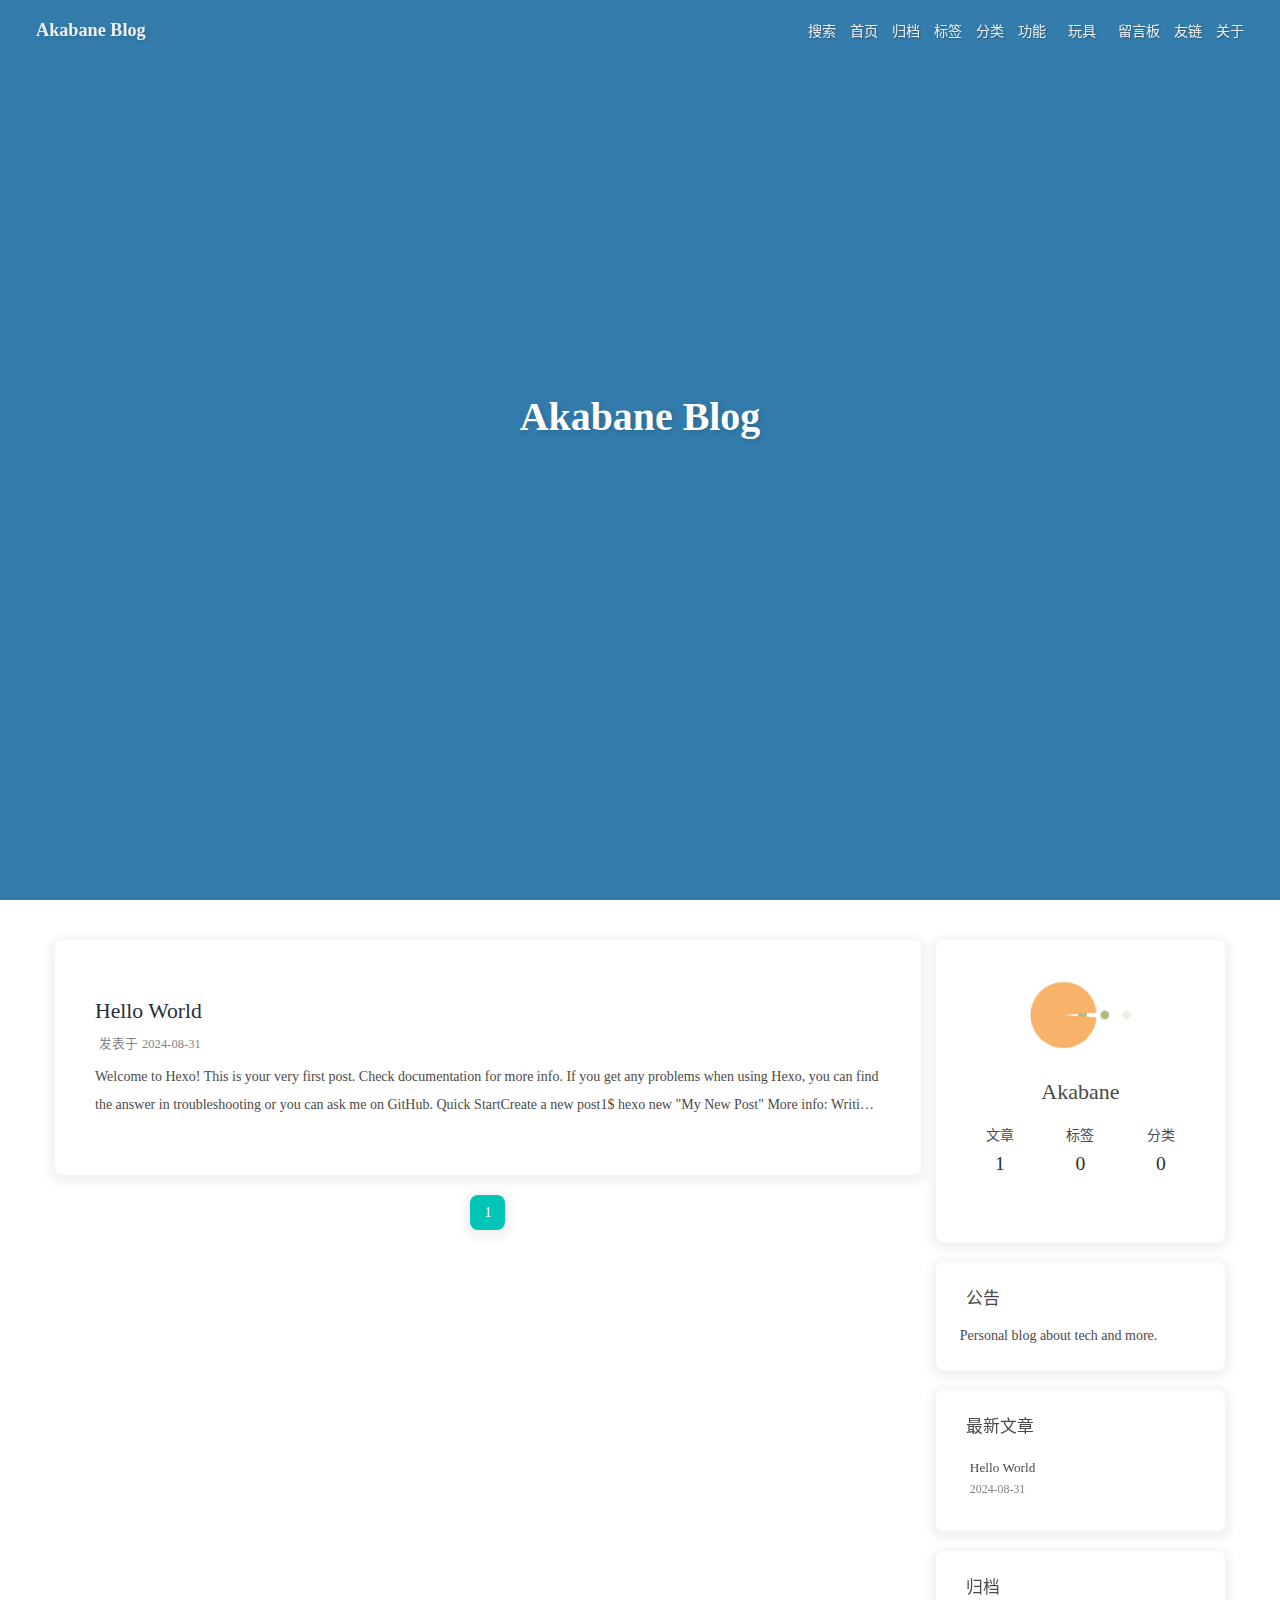
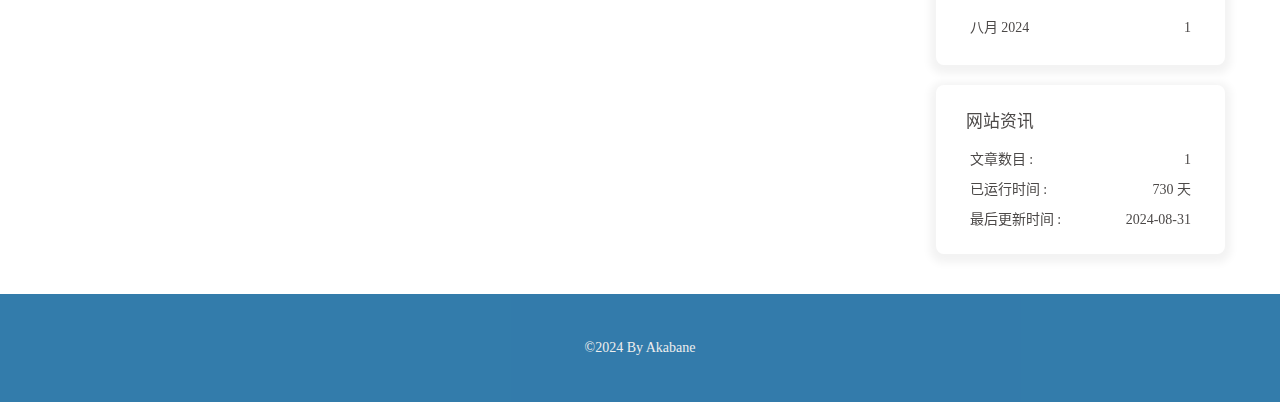
==== commit 8b74fa97: "Site updated: 2024-08-31 21:33:47" ====
--- a/index.html
+++ b/index.html
@@ -51,7 +51,7 @@
   isHome: true,
   isHighlightShrink: false,
   isToc: false,
-  postUpdate: '2024-08-31 11:11:46'
+  postUpdate: '2024-08-31 21:33:46'
 }</script><script>(win=>{
       win.saveToLocal = {
         set: (key, value, ttl) => {
@@ -148,7 +148,7 @@
         }
       }
       detectApple()
-    })(window)</script><link rel="stylesheet" href="/css/custom.css"><meta name="generator" content="Hexo 7.3.0"></head><body><div id="sidebar"><div id="menu-mask"></div><div id="sidebar-menus"><div class="avatar-img is-center"><img src="https://resources.akabane.blog/resources/avatar.webp" onerror="onerror=null;src='/img/friend_404.gif'" alt="avatar"/></div><div class="sidebar-site-data site-data is-center"><a href="/archives/"><div class="headline">文章</div><div class="length-num">1</div></a><a href="/tags/"><div class="headline">标签</div><div class="length-num">0</div></a><a href="/categories/"><div class="headline">分类</div><div class="length-num">0</div></a></div><hr class="custom-hr"/><div class="menus_items"><div class="menus_item"><a class="site-page" href="/"><i class="fa-fw fas fa-home"></i><span> 首页</span></a></div><div class="menus_item"><a class="site-page" href="/archives/"><i class="fa-fw fas fa-archive"></i><span> 归档</span></a></div><div class="menus_item"><a class="site-page" href="/tags/"><i class="fa-fw fas fa-tags"></i><span> 标签</span></a></div><div class="menus_item"><a class="site-page" href="/categories/"><i class="fa-fw fas fa-folder-open"></i><span> 分类</span></a></div><div class="menus_item"><a class="site-page group" href="javascript:void(0);"><i class="fa-fw fa-solid fa-wand-sparkles"></i><span> 功能</span><i class="fas fa-chevron-down"></i></a><ul class="menus_item_child"><li><a class="site-page child" href="/null"><i class="fa-fw fa-solid fa-code"></i><span> null</span></a></li></ul></div><div class="menus_item"><a class="site-page group" href="javascript:void(0);"><i class="fa-fw fa-solid fa-dragon"></i><span> 玩具</span><i class="fas fa-chevron-down"></i></a><ul class="menus_item_child"><li><a class="site-page child" href="/null"><i class="fa-fw fa-solid fa-code"></i><span> null</span></a></li></ul></div><div class="menus_item"><a class="site-page" href="/messages"><i class="fa-fw fa-solid fa-comment-dots"></i><span> 留言板</span></a></div><div class="menus_item"><a class="site-page" href="/link/"><i class="fa-fw fas fa-link"></i><span> 友链</span></a></div><div class="menus_item"><a class="site-page" href="/about/"><i class="fa-fw fas fa-heart"></i><span> 关于</span></a></div></div></div></div><div class="page" id="body-wrap"><header class="full_page" id="page-header" style="background-image: url('https://resources.akabane.blog/resources/index-background-2.webp')"><nav id="nav"><span id="blog-info"><a href="/" title="Akabane Blog"><span class="site-name">Akabane Blog</span></a></span><div id="menus"><div id="search-button"><a class="site-page social-icon search" href="javascript:void(0);"><i class="fas fa-search fa-fw"></i><span> 搜索</span></a></div><div class="menus_items"><div class="menus_item"><a class="site-page" href="/"><i class="fa-fw fas fa-home"></i><span> 首页</span></a></div><div class="menus_item"><a class="site-page" href="/archives/"><i class="fa-fw fas fa-archive"></i><span> 归档</span></a></div><div class="menus_item"><a class="site-page" href="/tags/"><i class="fa-fw fas fa-tags"></i><span> 标签</span></a></div><div class="menus_item"><a class="site-page" href="/categories/"><i class="fa-fw fas fa-folder-open"></i><span> 分类</span></a></div><div class="menus_item"><a class="site-page group" href="javascript:void(0);"><i class="fa-fw fa-solid fa-wand-sparkles"></i><span> 功能</span><i class="fas fa-chevron-down"></i></a><ul class="menus_item_child"><li><a class="site-page child" href="/null"><i class="fa-fw fa-solid fa-code"></i><span> null</span></a></li></ul></div><div class="menus_item"><a class="site-page group" href="javascript:void(0);"><i class="fa-fw fa-solid fa-dragon"></i><span> 玩具</span><i class="fas fa-chevron-down"></i></a><ul class="menus_item_child"><li><a class="site-page child" href="/null"><i class="fa-fw fa-solid fa-code"></i><span> null</span></a></li></ul></div><div class="menus_item"><a class="site-page" href="/messages"><i class="fa-fw fa-solid fa-comment-dots"></i><span> 留言板</span></a></div><div class="menus_item"><a class="site-page" href="/link/"><i class="fa-fw fas fa-link"></i><span> 友链</span></a></div><div class="menus_item"><a class="site-page" href="/about/"><i class="fa-fw fas fa-heart"></i><span> 关于</span></a></div></div><div id="toggle-menu"><a class="site-page" href="javascript:void(0);"><i class="fas fa-bars fa-fw"></i></a></div></div></nav><div id="site-info"><h1 id="site-title">Akabane Blog</h1><div id="site-subtitle"><span id="subtitle"></span></div><div id="site_social_icons"><a class="social-icon" href="https://github.com/COPaAkabane" target="_blank" title="Github"><i class="fab fa-github" style="color: #1E90FF;"></i></a><a class="social-icon" href="mailto:contact@akabane.blog" target="_blank" title="Email"><i class="fas fa-envelope" style="color: #1E90FF;"></i></a><a class="social-icon" href="https://space.bilibili.com/3537111714105787" target="_blank" title="BiliBili"><i class="fa-brands fa-bilibili" style="color: #1E90FF;"></i></a></div></div><div id="scroll-down"><i class="fas fa-angle-down scroll-down-effects"></i></div></header><main class="layout" id="content-inner"><div class="recent-posts" id="recent-posts"><div class="recent-post-item"><div class="recent-post-info no-cover"><a class="article-title" href="/archives/hello-world.html" title="Hello World">Hello World</a><div class="article-meta-wrap"><span class="post-meta-date"><i class="far fa-calendar-alt"></i><span class="article-meta-label">发表于</span><time datetime="2024-08-30T03:13:29.119Z" title="发表于 2024-08-30 11:13:29">2024-08-30</time></span></div><div class="content">Welcome to Hexo! This is your very first post. Check documentation for more info. If you get any problems when using Hexo, you can find the answer in troubleshooting or you can ask me on GitHub.
+    })(window)</script><link rel="stylesheet" href="/css/custom.css"><meta name="generator" content="Hexo 7.3.0"></head><body><div id="sidebar"><div id="menu-mask"></div><div id="sidebar-menus"><div class="avatar-img is-center"><img src="https://resources.akabane.blog/resources/avatar.webp" onerror="onerror=null;src='/img/friend_404.gif'" alt="avatar"/></div><div class="sidebar-site-data site-data is-center"><a href="/archives/"><div class="headline">文章</div><div class="length-num">1</div></a><a href="/tags/"><div class="headline">标签</div><div class="length-num">0</div></a><a href="/categories/"><div class="headline">分类</div><div class="length-num">0</div></a></div><hr class="custom-hr"/><div class="menus_items"><div class="menus_item"><a class="site-page" href="/"><i class="fa-fw fas fa-home"></i><span> 首页</span></a></div><div class="menus_item"><a class="site-page" href="/archives/"><i class="fa-fw fas fa-archive"></i><span> 归档</span></a></div><div class="menus_item"><a class="site-page" href="/tags/"><i class="fa-fw fas fa-tags"></i><span> 标签</span></a></div><div class="menus_item"><a class="site-page" href="/categories/"><i class="fa-fw fas fa-folder-open"></i><span> 分类</span></a></div><div class="menus_item"><a class="site-page group" href="javascript:void(0);"><i class="fa-fw fa-solid fa-wand-sparkles"></i><span> 功能</span><i class="fas fa-chevron-down"></i></a><ul class="menus_item_child"><li><a class="site-page child" href="/null"><i class="fa-fw fa-solid fa-code"></i><span> null</span></a></li></ul></div><div class="menus_item"><a class="site-page group" href="javascript:void(0);"><i class="fa-fw fa-solid fa-dragon"></i><span> 玩具</span><i class="fas fa-chevron-down"></i></a><ul class="menus_item_child"><li><a class="site-page child" href="/null"><i class="fa-fw fa-solid fa-code"></i><span> null</span></a></li></ul></div><div class="menus_item"><a class="site-page" href="/messages"><i class="fa-fw fa-solid fa-comment-dots"></i><span> 留言板</span></a></div><div class="menus_item"><a class="site-page" href="/link/"><i class="fa-fw fas fa-link"></i><span> 友链</span></a></div><div class="menus_item"><a class="site-page" href="/about/"><i class="fa-fw fas fa-heart"></i><span> 关于</span></a></div></div></div></div><div class="page" id="body-wrap"><header class="full_page" id="page-header" style="background-image: url('https://resources.akabane.blog/resources/index-background-2.webp')"><nav id="nav"><span id="blog-info"><a href="/" title="Akabane Blog"><span class="site-name">Akabane Blog</span></a></span><div id="menus"><div id="search-button"><a class="site-page social-icon search" href="javascript:void(0);"><i class="fas fa-search fa-fw"></i><span> 搜索</span></a></div><div class="menus_items"><div class="menus_item"><a class="site-page" href="/"><i class="fa-fw fas fa-home"></i><span> 首页</span></a></div><div class="menus_item"><a class="site-page" href="/archives/"><i class="fa-fw fas fa-archive"></i><span> 归档</span></a></div><div class="menus_item"><a class="site-page" href="/tags/"><i class="fa-fw fas fa-tags"></i><span> 标签</span></a></div><div class="menus_item"><a class="site-page" href="/categories/"><i class="fa-fw fas fa-folder-open"></i><span> 分类</span></a></div><div class="menus_item"><a class="site-page group" href="javascript:void(0);"><i class="fa-fw fa-solid fa-wand-sparkles"></i><span> 功能</span><i class="fas fa-chevron-down"></i></a><ul class="menus_item_child"><li><a class="site-page child" href="/null"><i class="fa-fw fa-solid fa-code"></i><span> null</span></a></li></ul></div><div class="menus_item"><a class="site-page group" href="javascript:void(0);"><i class="fa-fw fa-solid fa-dragon"></i><span> 玩具</span><i class="fas fa-chevron-down"></i></a><ul class="menus_item_child"><li><a class="site-page child" href="/null"><i class="fa-fw fa-solid fa-code"></i><span> null</span></a></li></ul></div><div class="menus_item"><a class="site-page" href="/messages"><i class="fa-fw fa-solid fa-comment-dots"></i><span> 留言板</span></a></div><div class="menus_item"><a class="site-page" href="/link/"><i class="fa-fw fas fa-link"></i><span> 友链</span></a></div><div class="menus_item"><a class="site-page" href="/about/"><i class="fa-fw fas fa-heart"></i><span> 关于</span></a></div></div><div id="toggle-menu"><a class="site-page" href="javascript:void(0);"><i class="fas fa-bars fa-fw"></i></a></div></div></nav><div id="site-info"><h1 id="site-title">Akabane Blog</h1><div id="site-subtitle"><span id="subtitle"></span></div><div id="site_social_icons"><a class="social-icon" href="https://github.com/COPaAkabane" target="_blank" title="Github"><i class="fab fa-github" style="color: #1E90FF;"></i></a><a class="social-icon" href="mailto:contact@akabane.blog" target="_blank" title="Email"><i class="fas fa-envelope" style="color: #1E90FF;"></i></a><a class="social-icon" href="https://space.bilibili.com/3537111714105787" target="_blank" title="BiliBili"><i class="fa-brands fa-bilibili" style="color: #1E90FF;"></i></a></div></div><div id="scroll-down"><i class="fas fa-angle-down scroll-down-effects"></i></div></header><main class="layout" id="content-inner"><div class="recent-posts" id="recent-posts"><div class="recent-post-item"><div class="recent-post-info no-cover"><a class="article-title" href="/archives/hello-world.html" title="Hello World">Hello World</a><div class="article-meta-wrap"><span class="post-meta-date"><i class="far fa-calendar-alt"></i><span class="article-meta-label">发表于</span><time datetime="2024-08-31T08:02:18.500Z" title="发表于 2024-08-31 16:02:18">2024-08-31</time></span></div><div class="content">Welcome to Hexo! This is your very first post. Check documentation for more info. If you get any problems when using Hexo, you can find the answer in troubleshooting or you can ask me on GitHub.
 Quick StartCreate a new post1$ hexo new &quot;My New Post&quot;
 
 More info: Writing
@@ -161,7 +161,7 @@
 Deploy to remote sites1$ hexo deploy
 
 More info: Deployment
-</div></div></div><nav id="pagination"><div class="pagination"><span class="page-number current">1</span></div></nav></div><div class="aside-content" id="aside-content"><div class="card-widget card-info"><div class="is-center"><div class="avatar-img"><img src="https://resources.akabane.blog/resources/avatar.webp" onerror="this.onerror=null;this.src='/img/friend_404.gif'" alt="avatar"/></div><div class="author-info__name">Akabane</div><div class="author-info__description"></div></div><div class="card-info-data site-data is-center"><a href="/archives/"><div class="headline">文章</div><div class="length-num">1</div></a><a href="/tags/"><div class="headline">标签</div><div class="length-num">0</div></a><a href="/categories/"><div class="headline">分类</div><div class="length-num">0</div></a></div><div class="card-info-social-icons is-center"><a class="social-icon" href="https://github.com/COPaAkabane" target="_blank" title="Github"><i class="fab fa-github" style="color: #1E90FF;"></i></a><a class="social-icon" href="mailto:contact@akabane.blog" target="_blank" title="Email"><i class="fas fa-envelope" style="color: #1E90FF;"></i></a><a class="social-icon" href="https://space.bilibili.com/3537111714105787" target="_blank" title="BiliBili"><i class="fa-brands fa-bilibili" style="color: #1E90FF;"></i></a></div></div><div class="card-widget card-announcement"><div class="item-headline"><i class="fas fa-bullhorn fa-shake"></i><span>公告</span></div><div class="announcement_content">Personal blog about tech and more.</div></div><div class="sticky_layout"><div class="card-widget card-recent-post"><div class="item-headline"><i class="fas fa-history"></i><span>最新文章</span></div><div class="aside-list"><div class="aside-list-item no-cover"><div class="content"><a class="title" href="/archives/hello-world.html" title="Hello World">Hello World</a><time datetime="2024-08-30T03:13:29.119Z" title="发表于 2024-08-30 11:13:29">2024-08-30</time></div></div></div></div><div class="card-widget card-archives"><div class="item-headline"><i class="fas fa-archive"></i><span>归档</span></div><ul class="card-archive-list"><li class="card-archive-list-item"><a class="card-archive-list-link" href="/archives/2024/08/"><span class="card-archive-list-date">八月 2024</span><span class="card-archive-list-count">1</span></a></li></ul></div><div class="card-widget card-webinfo"><div class="item-headline"><i class="fas fa-chart-line"></i><span>网站资讯</span></div><div class="webinfo"><div class="webinfo-item"><div class="item-name">文章数目 :</div><div class="item-count">1</div></div><div class="webinfo-item"><div class="item-name">已运行时间 :</div><div class="item-count" id="runtimeshow" data-publishDate="2024-07-24T12:32:00.000Z"><i class="fa-solid fa-spinner fa-spin"></i></div></div><div class="webinfo-item"><div class="item-name">最后更新时间 :</div><div class="item-count" id="last-push-date" data-lastPushDate="2024-08-31T03:11:46.189Z"><i class="fa-solid fa-spinner fa-spin"></i></div></div></div></div></div></div></main><footer id="footer" style="background-image: url('https://resources.akabane.blog/resources/index-background-2.webp')"><div id="footer-wrap"><div class="copyright">&copy;2024 By Akabane</div></div></footer></div><div id="rightside"><div id="rightside-config-hide"><button id="darkmode" type="button" title="浅色和深色模式转换"><i class="fas fa-adjust"></i></button><button id="hide-aside-btn" type="button" title="单栏和双栏切换"><i class="fas fa-arrows-alt-h"></i></button></div><div id="rightside-config-show"><button id="rightside-config" type="button" title="设置"><i class="fas fa-cog fa-spin"></i></button><button id="go-up" type="button" title="回到顶部"><span class="scroll-percent"></span><i class="fas fa-arrow-up"></i></button></div></div><div><script src="/js/utils.js?v=4.13.0"></script><script src="/js/main.js?v=4.13.0"></script><script src="https://resources.akabane.blog/plugins/@fancyapps/ui/dist/fancybox/fancybox.umd.js"></script><div class="js-pjax"><script>window.typedJSFn = {
+</div></div></div><nav id="pagination"><div class="pagination"><span class="page-number current">1</span></div></nav></div><div class="aside-content" id="aside-content"><div class="card-widget card-info"><div class="is-center"><div class="avatar-img"><img src="https://resources.akabane.blog/resources/avatar.webp" onerror="this.onerror=null;this.src='/img/friend_404.gif'" alt="avatar"/></div><div class="author-info__name">Akabane</div><div class="author-info__description"></div></div><div class="card-info-data site-data is-center"><a href="/archives/"><div class="headline">文章</div><div class="length-num">1</div></a><a href="/tags/"><div class="headline">标签</div><div class="length-num">0</div></a><a href="/categories/"><div class="headline">分类</div><div class="length-num">0</div></a></div><div class="card-info-social-icons is-center"><a class="social-icon" href="https://github.com/COPaAkabane" target="_blank" title="Github"><i class="fab fa-github" style="color: #1E90FF;"></i></a><a class="social-icon" href="mailto:contact@akabane.blog" target="_blank" title="Email"><i class="fas fa-envelope" style="color: #1E90FF;"></i></a><a class="social-icon" href="https://space.bilibili.com/3537111714105787" target="_blank" title="BiliBili"><i class="fa-brands fa-bilibili" style="color: #1E90FF;"></i></a></div></div><div class="card-widget card-announcement"><div class="item-headline"><i class="fas fa-bullhorn fa-shake"></i><span>公告</span></div><div class="announcement_content">Personal blog about tech and more.</div></div><div class="sticky_layout"><div class="card-widget card-recent-post"><div class="item-headline"><i class="fas fa-history"></i><span>最新文章</span></div><div class="aside-list"><div class="aside-list-item no-cover"><div class="content"><a class="title" href="/archives/hello-world.html" title="Hello World">Hello World</a><time datetime="2024-08-31T08:02:18.500Z" title="发表于 2024-08-31 16:02:18">2024-08-31</time></div></div></div></div><div class="card-widget card-archives"><div class="item-headline"><i class="fas fa-archive"></i><span>归档</span></div><ul class="card-archive-list"><li class="card-archive-list-item"><a class="card-archive-list-link" href="/archives/2024/08/"><span class="card-archive-list-date">八月 2024</span><span class="card-archive-list-count">1</span></a></li></ul></div><div class="card-widget card-webinfo"><div class="item-headline"><i class="fas fa-chart-line"></i><span>网站资讯</span></div><div class="webinfo"><div class="webinfo-item"><div class="item-name">文章数目 :</div><div class="item-count">1</div></div><div class="webinfo-item"><div class="item-name">已运行时间 :</div><div class="item-count" id="runtimeshow" data-publishDate="2024-07-24T12:32:00.000Z"><i class="fa-solid fa-spinner fa-spin"></i></div></div><div class="webinfo-item"><div class="item-name">最后更新时间 :</div><div class="item-count" id="last-push-date" data-lastPushDate="2024-08-31T13:33:46.717Z"><i class="fa-solid fa-spinner fa-spin"></i></div></div></div></div></div></div></main><footer id="footer" style="background-image: url('https://resources.akabane.blog/resources/index-background-2.webp')"><div id="footer-wrap"><div class="copyright">&copy;2024 By Akabane</div></div></footer></div><div id="rightside"><div id="rightside-config-hide"><button id="darkmode" type="button" title="浅色和深色模式转换"><i class="fas fa-adjust"></i></button><button id="hide-aside-btn" type="button" title="单栏和双栏切换"><i class="fas fa-arrows-alt-h"></i></button></div><div id="rightside-config-show"><button id="rightside-config" type="button" title="设置"><i class="fas fa-cog fa-spin"></i></button><button id="go-up" type="button" title="回到顶部"><span class="scroll-percent"></span><i class="fas fa-arrow-up"></i></button></div></div><div><script src="/js/utils.js?v=4.13.0"></script><script src="/js/main.js?v=4.13.0"></script><script src="https://resources.akabane.blog/plugins/@fancyapps/ui/dist/fancybox/fancybox.umd.js"></script><div class="js-pjax"><script>window.typedJSFn = {
   init: (str) => {
     window.typed = new Typed('#subtitle', Object.assign({
       strings: str,
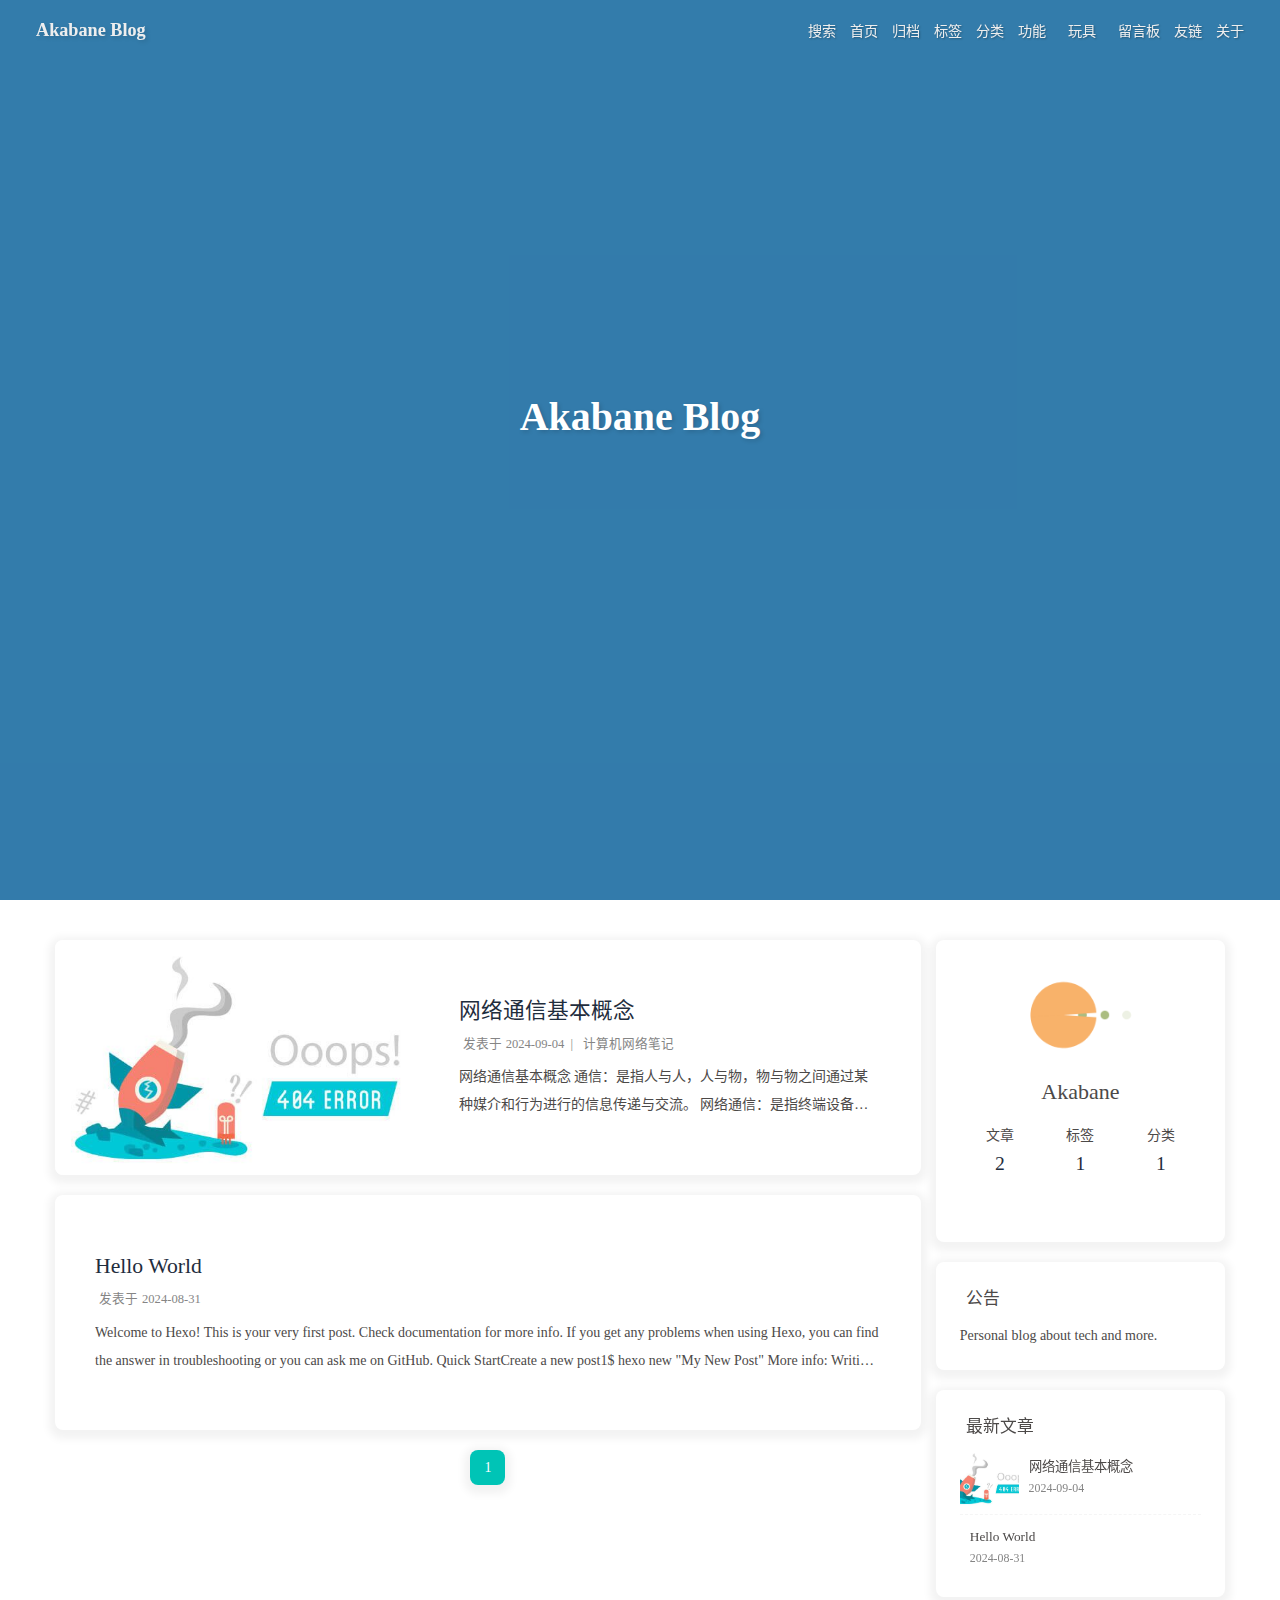
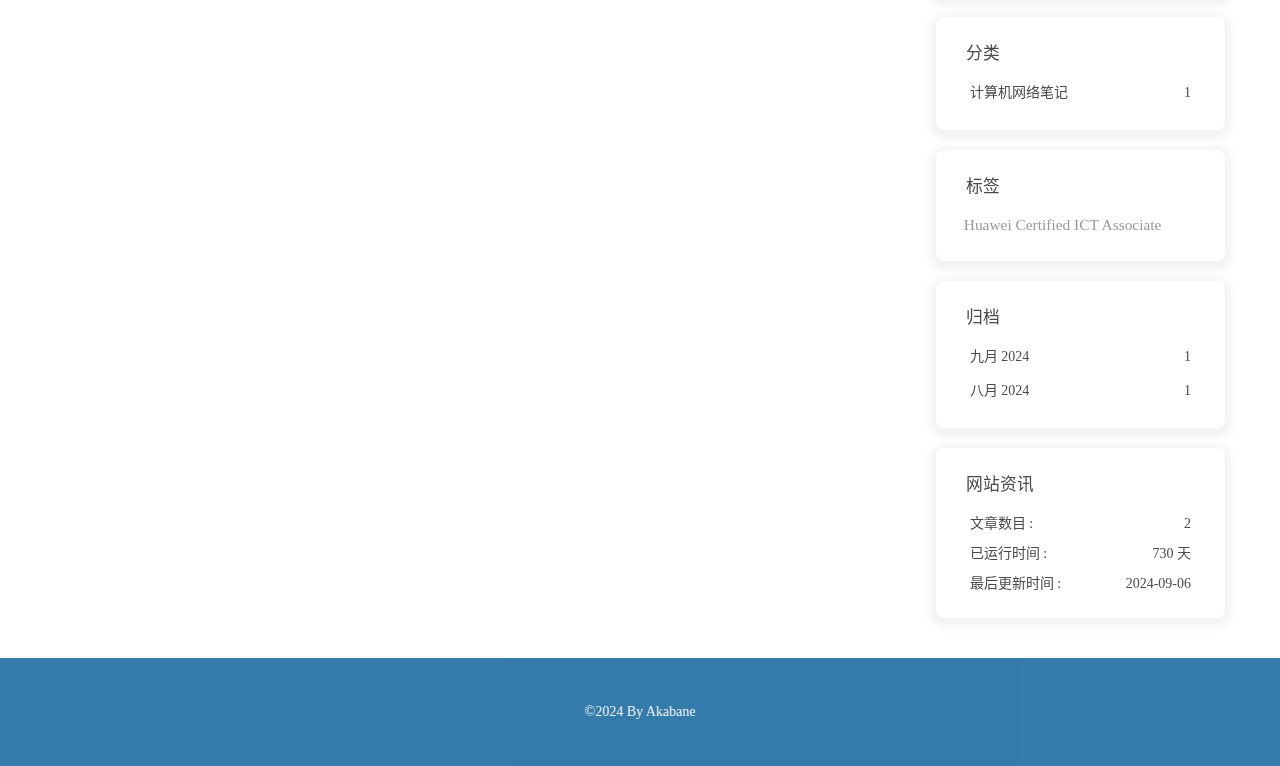
==== commit 6317ad1a: "Site updated: 2024-09-06 20:14:30" ====
--- a/index.html
+++ b/index.html
@@ -51,7 +51,7 @@
   isHome: true,
   isHighlightShrink: false,
   isToc: false,
-  postUpdate: '2024-08-31 21:33:46'
+  postUpdate: '2024-09-06 20:14:30'
 }</script><script>(win=>{
       win.saveToLocal = {
         set: (key, value, ttl) => {
@@ -148,7 +148,33 @@
         }
       }
       detectApple()
-    })(window)</script><link rel="stylesheet" href="/css/custom.css"><meta name="generator" content="Hexo 7.3.0"></head><body><div id="sidebar"><div id="menu-mask"></div><div id="sidebar-menus"><div class="avatar-img is-center"><img src="https://resources.akabane.blog/resources/avatar.webp" onerror="onerror=null;src='/img/friend_404.gif'" alt="avatar"/></div><div class="sidebar-site-data site-data is-center"><a href="/archives/"><div class="headline">文章</div><div class="length-num">1</div></a><a href="/tags/"><div class="headline">标签</div><div class="length-num">0</div></a><a href="/categories/"><div class="headline">分类</div><div class="length-num">0</div></a></div><hr class="custom-hr"/><div class="menus_items"><div class="menus_item"><a class="site-page" href="/"><i class="fa-fw fas fa-home"></i><span> 首页</span></a></div><div class="menus_item"><a class="site-page" href="/archives/"><i class="fa-fw fas fa-archive"></i><span> 归档</span></a></div><div class="menus_item"><a class="site-page" href="/tags/"><i class="fa-fw fas fa-tags"></i><span> 标签</span></a></div><div class="menus_item"><a class="site-page" href="/categories/"><i class="fa-fw fas fa-folder-open"></i><span> 分类</span></a></div><div class="menus_item"><a class="site-page group" href="javascript:void(0);"><i class="fa-fw fa-solid fa-wand-sparkles"></i><span> 功能</span><i class="fas fa-chevron-down"></i></a><ul class="menus_item_child"><li><a class="site-page child" href="/null"><i class="fa-fw fa-solid fa-code"></i><span> null</span></a></li></ul></div><div class="menus_item"><a class="site-page group" href="javascript:void(0);"><i class="fa-fw fa-solid fa-dragon"></i><span> 玩具</span><i class="fas fa-chevron-down"></i></a><ul class="menus_item_child"><li><a class="site-page child" href="/null"><i class="fa-fw fa-solid fa-code"></i><span> null</span></a></li></ul></div><div class="menus_item"><a class="site-page" href="/messages"><i class="fa-fw fa-solid fa-comment-dots"></i><span> 留言板</span></a></div><div class="menus_item"><a class="site-page" href="/link/"><i class="fa-fw fas fa-link"></i><span> 友链</span></a></div><div class="menus_item"><a class="site-page" href="/about/"><i class="fa-fw fas fa-heart"></i><span> 关于</span></a></div></div></div></div><div class="page" id="body-wrap"><header class="full_page" id="page-header" style="background-image: url('https://resources.akabane.blog/resources/index-background-2.webp')"><nav id="nav"><span id="blog-info"><a href="/" title="Akabane Blog"><span class="site-name">Akabane Blog</span></a></span><div id="menus"><div id="search-button"><a class="site-page social-icon search" href="javascript:void(0);"><i class="fas fa-search fa-fw"></i><span> 搜索</span></a></div><div class="menus_items"><div class="menus_item"><a class="site-page" href="/"><i class="fa-fw fas fa-home"></i><span> 首页</span></a></div><div class="menus_item"><a class="site-page" href="/archives/"><i class="fa-fw fas fa-archive"></i><span> 归档</span></a></div><div class="menus_item"><a class="site-page" href="/tags/"><i class="fa-fw fas fa-tags"></i><span> 标签</span></a></div><div class="menus_item"><a class="site-page" href="/categories/"><i class="fa-fw fas fa-folder-open"></i><span> 分类</span></a></div><div class="menus_item"><a class="site-page group" href="javascript:void(0);"><i class="fa-fw fa-solid fa-wand-sparkles"></i><span> 功能</span><i class="fas fa-chevron-down"></i></a><ul class="menus_item_child"><li><a class="site-page child" href="/null"><i class="fa-fw fa-solid fa-code"></i><span> null</span></a></li></ul></div><div class="menus_item"><a class="site-page group" href="javascript:void(0);"><i class="fa-fw fa-solid fa-dragon"></i><span> 玩具</span><i class="fas fa-chevron-down"></i></a><ul class="menus_item_child"><li><a class="site-page child" href="/null"><i class="fa-fw fa-solid fa-code"></i><span> null</span></a></li></ul></div><div class="menus_item"><a class="site-page" href="/messages"><i class="fa-fw fa-solid fa-comment-dots"></i><span> 留言板</span></a></div><div class="menus_item"><a class="site-page" href="/link/"><i class="fa-fw fas fa-link"></i><span> 友链</span></a></div><div class="menus_item"><a class="site-page" href="/about/"><i class="fa-fw fas fa-heart"></i><span> 关于</span></a></div></div><div id="toggle-menu"><a class="site-page" href="javascript:void(0);"><i class="fas fa-bars fa-fw"></i></a></div></div></nav><div id="site-info"><h1 id="site-title">Akabane Blog</h1><div id="site-subtitle"><span id="subtitle"></span></div><div id="site_social_icons"><a class="social-icon" href="https://github.com/COPaAkabane" target="_blank" title="Github"><i class="fab fa-github" style="color: #1E90FF;"></i></a><a class="social-icon" href="mailto:contact@akabane.blog" target="_blank" title="Email"><i class="fas fa-envelope" style="color: #1E90FF;"></i></a><a class="social-icon" href="https://space.bilibili.com/3537111714105787" target="_blank" title="BiliBili"><i class="fa-brands fa-bilibili" style="color: #1E90FF;"></i></a></div></div><div id="scroll-down"><i class="fas fa-angle-down scroll-down-effects"></i></div></header><main class="layout" id="content-inner"><div class="recent-posts" id="recent-posts"><div class="recent-post-item"><div class="recent-post-info no-cover"><a class="article-title" href="/archives/hello-world.html" title="Hello World">Hello World</a><div class="article-meta-wrap"><span class="post-meta-date"><i class="far fa-calendar-alt"></i><span class="article-meta-label">发表于</span><time datetime="2024-08-31T08:02:18.500Z" title="发表于 2024-08-31 16:02:18">2024-08-31</time></span></div><div class="content">Welcome to Hexo! This is your very first post. Check documentation for more info. If you get any problems when using Hexo, you can find the answer in troubleshooting or you can ask me on GitHub.
+    })(window)</script><link rel="stylesheet" href="/css/custom.css"><meta name="generator" content="Hexo 7.3.0"></head><body><div id="sidebar"><div id="menu-mask"></div><div id="sidebar-menus"><div class="avatar-img is-center"><img src="https://resources.akabane.blog/resources/avatar.webp" onerror="onerror=null;src='/img/friend_404.gif'" alt="avatar"/></div><div class="sidebar-site-data site-data is-center"><a href="/archives/"><div class="headline">文章</div><div class="length-num">2</div></a><a href="/tags/"><div class="headline">标签</div><div class="length-num">1</div></a><a href="/categories/"><div class="headline">分类</div><div class="length-num">1</div></a></div><hr class="custom-hr"/><div class="menus_items"><div class="menus_item"><a class="site-page" href="/"><i class="fa-fw fas fa-home"></i><span> 首页</span></a></div><div class="menus_item"><a class="site-page" href="/archives/"><i class="fa-fw fas fa-archive"></i><span> 归档</span></a></div><div class="menus_item"><a class="site-page" href="/tags/"><i class="fa-fw fas fa-tags"></i><span> 标签</span></a></div><div class="menus_item"><a class="site-page" href="/categories/"><i class="fa-fw fas fa-folder-open"></i><span> 分类</span></a></div><div class="menus_item"><a class="site-page group" href="javascript:void(0);"><i class="fa-fw fa-solid fa-wand-sparkles"></i><span> 功能</span><i class="fas fa-chevron-down"></i></a><ul class="menus_item_child"><li><a class="site-page child" href="/null"><i class="fa-fw fa-solid fa-code"></i><span> null</span></a></li></ul></div><div class="menus_item"><a class="site-page group" href="javascript:void(0);"><i class="fa-fw fa-solid fa-dragon"></i><span> 玩具</span><i class="fas fa-chevron-down"></i></a><ul class="menus_item_child"><li><a class="site-page child" href="/null"><i class="fa-fw fa-solid fa-code"></i><span> null</span></a></li></ul></div><div class="menus_item"><a class="site-page" href="/messages"><i class="fa-fw fa-solid fa-comment-dots"></i><span> 留言板</span></a></div><div class="menus_item"><a class="site-page" href="/link/"><i class="fa-fw fas fa-link"></i><span> 友链</span></a></div><div class="menus_item"><a class="site-page" href="/about/"><i class="fa-fw fas fa-heart"></i><span> 关于</span></a></div></div></div></div><div class="page" id="body-wrap"><header class="full_page" id="page-header" style="background-image: url('https://resources.akabane.blog/resources/index-background-2.webp')"><nav id="nav"><span id="blog-info"><a href="/" title="Akabane Blog"><span class="site-name">Akabane Blog</span></a></span><div id="menus"><div id="search-button"><a class="site-page social-icon search" href="javascript:void(0);"><i class="fas fa-search fa-fw"></i><span> 搜索</span></a></div><div class="menus_items"><div class="menus_item"><a class="site-page" href="/"><i class="fa-fw fas fa-home"></i><span> 首页</span></a></div><div class="menus_item"><a class="site-page" href="/archives/"><i class="fa-fw fas fa-archive"></i><span> 归档</span></a></div><div class="menus_item"><a class="site-page" href="/tags/"><i class="fa-fw fas fa-tags"></i><span> 标签</span></a></div><div class="menus_item"><a class="site-page" href="/categories/"><i class="fa-fw fas fa-folder-open"></i><span> 分类</span></a></div><div class="menus_item"><a class="site-page group" href="javascript:void(0);"><i class="fa-fw fa-solid fa-wand-sparkles"></i><span> 功能</span><i class="fas fa-chevron-down"></i></a><ul class="menus_item_child"><li><a class="site-page child" href="/null"><i class="fa-fw fa-solid fa-code"></i><span> null</span></a></li></ul></div><div class="menus_item"><a class="site-page group" href="javascript:void(0);"><i class="fa-fw fa-solid fa-dragon"></i><span> 玩具</span><i class="fas fa-chevron-down"></i></a><ul class="menus_item_child"><li><a class="site-page child" href="/null"><i class="fa-fw fa-solid fa-code"></i><span> null</span></a></li></ul></div><div class="menus_item"><a class="site-page" href="/messages"><i class="fa-fw fa-solid fa-comment-dots"></i><span> 留言板</span></a></div><div class="menus_item"><a class="site-page" href="/link/"><i class="fa-fw fas fa-link"></i><span> 友链</span></a></div><div class="menus_item"><a class="site-page" href="/about/"><i class="fa-fw fas fa-heart"></i><span> 关于</span></a></div></div><div id="toggle-menu"><a class="site-page" href="javascript:void(0);"><i class="fas fa-bars fa-fw"></i></a></div></div></nav><div id="site-info"><h1 id="site-title">Akabane Blog</h1><div id="site-subtitle"><span id="subtitle"></span></div><div id="site_social_icons"><a class="social-icon" href="https://github.com/COPaAkabane" target="_blank" title="Github"><i class="fab fa-github" style="color: #1E90FF;"></i></a><a class="social-icon" href="mailto:contact@akabane.blog" target="_blank" title="Email"><i class="fas fa-envelope" style="color: #1E90FF;"></i></a><a class="social-icon" href="https://space.bilibili.com/3537111714105787" target="_blank" title="BiliBili"><i class="fa-brands fa-bilibili" style="color: #1E90FF;"></i></a></div></div><div id="scroll-down"><i class="fas fa-angle-down scroll-down-effects"></i></div></header><main class="layout" id="content-inner"><div class="recent-posts" id="recent-posts"><div class="recent-post-item"><div class="post_cover left"><a href="/archives/Huawei-Certified-ICT-Associate-100.html" title="网络通信基本概念"><img class="post-bg" src="https://resources.akabane.blog/resources/105940.webp" onerror="this.onerror=null;this.src='/img/404.jpg'" alt="网络通信基本概念"></a></div><div class="recent-post-info"><a class="article-title" href="/archives/Huawei-Certified-ICT-Associate-100.html" title="网络通信基本概念">网络通信基本概念</a><div class="article-meta-wrap"><span class="post-meta-date"><i class="far fa-calendar-alt"></i><span class="article-meta-label">发表于</span><time datetime="2024-09-04T13:56:56.000Z" title="发表于 2024-09-04 21:56:56">2024-09-04</time></span><span class="article-meta"><span class="article-meta-separator">|</span><i class="fas fa-inbox"></i><a class="article-meta__categories" href="/categories/%E8%AE%A1%E7%AE%97%E6%9C%BA%E7%BD%91%E7%BB%9C%E7%AC%94%E8%AE%B0/">计算机网络笔记</a></span></div><div class="content">网络通信基本概念
+通信：是指人与人，人与物，物与物之间通过某种媒介和行为进行的信息传递与交流。
+网络通信：是指终端设备之间通过计算机网络进行的通信。
+
+网络通信的例子
+
+数据通信网络基本概念
+数据通信网络：是由路由器、交换机、防火墙、无线控制器、无线接入点、以及个人电脑、网络打印机、服务器等设备构成的通信网络。
+
+
+网络设备交换机
+交换机：是距离终端用户最近的设备，用于终端用户接入网络、对数据帧进行交换等。
+
+
+
+交换机的基本功能：是实现同 IP 网段互访。
+
+
+路由器
+路由器：是网络层设备，可以在因特网中进行数据报文转发。路由器根据所收到的报文的目的地址选择一条合适的路径，将报文传送到下一个路由器或目的地，路径中左后的路由器负责将报文送交目的主机。
+
+
+
+路由器的基本功能：是实现不同 IP 网段的互访。
+
+
+</div></div></div><div class="recent-post-item"><div class="recent-post-info no-cover"><a class="article-title" href="/archives/hello-world.html" title="Hello World">Hello World</a><div class="article-meta-wrap"><span class="post-meta-date"><i class="far fa-calendar-alt"></i><span class="article-meta-label">发表于</span><time datetime="2024-08-31T08:02:18.500Z" title="发表于 2024-08-31 16:02:18">2024-08-31</time></span></div><div class="content">Welcome to Hexo! This is your very first post. Check documentation for more info. If you get any problems when using Hexo, you can find the answer in troubleshooting or you can ask me on GitHub.
 Quick StartCreate a new post1$ hexo new &quot;My New Post&quot;
 
 More info: Writing
@@ -161,7 +187,14 @@
 Deploy to remote sites1$ hexo deploy
 
 More info: Deployment
-</div></div></div><nav id="pagination"><div class="pagination"><span class="page-number current">1</span></div></nav></div><div class="aside-content" id="aside-content"><div class="card-widget card-info"><div class="is-center"><div class="avatar-img"><img src="https://resources.akabane.blog/resources/avatar.webp" onerror="this.onerror=null;this.src='/img/friend_404.gif'" alt="avatar"/></div><div class="author-info__name">Akabane</div><div class="author-info__description"></div></div><div class="card-info-data site-data is-center"><a href="/archives/"><div class="headline">文章</div><div class="length-num">1</div></a><a href="/tags/"><div class="headline">标签</div><div class="length-num">0</div></a><a href="/categories/"><div class="headline">分类</div><div class="length-num">0</div></a></div><div class="card-info-social-icons is-center"><a class="social-icon" href="https://github.com/COPaAkabane" target="_blank" title="Github"><i class="fab fa-github" style="color: #1E90FF;"></i></a><a class="social-icon" href="mailto:contact@akabane.blog" target="_blank" title="Email"><i class="fas fa-envelope" style="color: #1E90FF;"></i></a><a class="social-icon" href="https://space.bilibili.com/3537111714105787" target="_blank" title="BiliBili"><i class="fa-brands fa-bilibili" style="color: #1E90FF;"></i></a></div></div><div class="card-widget card-announcement"><div class="item-headline"><i class="fas fa-bullhorn fa-shake"></i><span>公告</span></div><div class="announcement_content">Personal blog about tech and more.</div></div><div class="sticky_layout"><div class="card-widget card-recent-post"><div class="item-headline"><i class="fas fa-history"></i><span>最新文章</span></div><div class="aside-list"><div class="aside-list-item no-cover"><div class="content"><a class="title" href="/archives/hello-world.html" title="Hello World">Hello World</a><time datetime="2024-08-31T08:02:18.500Z" title="发表于 2024-08-31 16:02:18">2024-08-31</time></div></div></div></div><div class="card-widget card-archives"><div class="item-headline"><i class="fas fa-archive"></i><span>归档</span></div><ul class="card-archive-list"><li class="card-archive-list-item"><a class="card-archive-list-link" href="/archives/2024/08/"><span class="card-archive-list-date">八月 2024</span><span class="card-archive-list-count">1</span></a></li></ul></div><div class="card-widget card-webinfo"><div class="item-headline"><i class="fas fa-chart-line"></i><span>网站资讯</span></div><div class="webinfo"><div class="webinfo-item"><div class="item-name">文章数目 :</div><div class="item-count">1</div></div><div class="webinfo-item"><div class="item-name">已运行时间 :</div><div class="item-count" id="runtimeshow" data-publishDate="2024-07-24T12:32:00.000Z"><i class="fa-solid fa-spinner fa-spin"></i></div></div><div class="webinfo-item"><div class="item-name">最后更新时间 :</div><div class="item-count" id="last-push-date" data-lastPushDate="2024-08-31T13:33:46.717Z"><i class="fa-solid fa-spinner fa-spin"></i></div></div></div></div></div></div></main><footer id="footer" style="background-image: url('https://resources.akabane.blog/resources/index-background-2.webp')"><div id="footer-wrap"><div class="copyright">&copy;2024 By Akabane</div></div></footer></div><div id="rightside"><div id="rightside-config-hide"><button id="darkmode" type="button" title="浅色和深色模式转换"><i class="fas fa-adjust"></i></button><button id="hide-aside-btn" type="button" title="单栏和双栏切换"><i class="fas fa-arrows-alt-h"></i></button></div><div id="rightside-config-show"><button id="rightside-config" type="button" title="设置"><i class="fas fa-cog fa-spin"></i></button><button id="go-up" type="button" title="回到顶部"><span class="scroll-percent"></span><i class="fas fa-arrow-up"></i></button></div></div><div><script src="/js/utils.js?v=4.13.0"></script><script src="/js/main.js?v=4.13.0"></script><script src="https://resources.akabane.blog/plugins/@fancyapps/ui/dist/fancybox/fancybox.umd.js"></script><div class="js-pjax"><script>window.typedJSFn = {
+</div></div></div><nav id="pagination"><div class="pagination"><span class="page-number current">1</span></div></nav></div><div class="aside-content" id="aside-content"><div class="card-widget card-info"><div class="is-center"><div class="avatar-img"><img src="https://resources.akabane.blog/resources/avatar.webp" onerror="this.onerror=null;this.src='/img/friend_404.gif'" alt="avatar"/></div><div class="author-info__name">Akabane</div><div class="author-info__description"></div></div><div class="card-info-data site-data is-center"><a href="/archives/"><div class="headline">文章</div><div class="length-num">2</div></a><a href="/tags/"><div class="headline">标签</div><div class="length-num">1</div></a><a href="/categories/"><div class="headline">分类</div><div class="length-num">1</div></a></div><div class="card-info-social-icons is-center"><a class="social-icon" href="https://github.com/COPaAkabane" target="_blank" title="Github"><i class="fab fa-github" style="color: #1E90FF;"></i></a><a class="social-icon" href="mailto:contact@akabane.blog" target="_blank" title="Email"><i class="fas fa-envelope" style="color: #1E90FF;"></i></a><a class="social-icon" href="https://space.bilibili.com/3537111714105787" target="_blank" title="BiliBili"><i class="fa-brands fa-bilibili" style="color: #1E90FF;"></i></a></div></div><div class="card-widget card-announcement"><div class="item-headline"><i class="fas fa-bullhorn fa-shake"></i><span>公告</span></div><div class="announcement_content">Personal blog about tech and more.</div></div><div class="sticky_layout"><div class="card-widget card-recent-post"><div class="item-headline"><i class="fas fa-history"></i><span>最新文章</span></div><div class="aside-list"><div class="aside-list-item"><a class="thumbnail" href="/archives/Huawei-Certified-ICT-Associate-100.html" title="网络通信基本概念"><img src="https://resources.akabane.blog/resources/105940.webp" onerror="this.onerror=null;this.src='/img/404.jpg'" alt="网络通信基本概念"/></a><div class="content"><a class="title" href="/archives/Huawei-Certified-ICT-Associate-100.html" title="网络通信基本概念">网络通信基本概念</a><time datetime="2024-09-04T13:56:56.000Z" title="发表于 2024-09-04 21:56:56">2024-09-04</time></div></div><div class="aside-list-item no-cover"><div class="content"><a class="title" href="/archives/hello-world.html" title="Hello World">Hello World</a><time datetime="2024-08-31T08:02:18.500Z" title="发表于 2024-08-31 16:02:18">2024-08-31</time></div></div></div></div><div class="card-widget card-categories"><div class="item-headline">
+            <i class="fas fa-folder-open"></i>
+            <span>分类</span>
+            
+            </div>
+            <ul class="card-category-list" id="aside-cat-list">
+            <li class="card-category-list-item "><a class="card-category-list-link" href="/categories/%E8%AE%A1%E7%AE%97%E6%9C%BA%E7%BD%91%E7%BB%9C%E7%AC%94%E8%AE%B0/"><span class="card-category-list-name">计算机网络笔记</span><span class="card-category-list-count">1</span></a></li>
+            </ul></div><div class="card-widget card-tags"><div class="item-headline"><i class="fas fa-tags"></i><span>标签</span></div><div class="card-tag-cloud"><a href="/tags/Huawei-Certified-ICT-Associate/" style="font-size: 1.1em; color: #999">Huawei Certified ICT Associate</a></div></div><div class="card-widget card-archives"><div class="item-headline"><i class="fas fa-archive"></i><span>归档</span></div><ul class="card-archive-list"><li class="card-archive-list-item"><a class="card-archive-list-link" href="/archives/2024/09/"><span class="card-archive-list-date">九月 2024</span><span class="card-archive-list-count">1</span></a></li><li class="card-archive-list-item"><a class="card-archive-list-link" href="/archives/2024/08/"><span class="card-archive-list-date">八月 2024</span><span class="card-archive-list-count">1</span></a></li></ul></div><div class="card-widget card-webinfo"><div class="item-headline"><i class="fas fa-chart-line"></i><span>网站资讯</span></div><div class="webinfo"><div class="webinfo-item"><div class="item-name">文章数目 :</div><div class="item-count">2</div></div><div class="webinfo-item"><div class="item-name">已运行时间 :</div><div class="item-count" id="runtimeshow" data-publishDate="2024-07-24T12:32:00.000Z"><i class="fa-solid fa-spinner fa-spin"></i></div></div><div class="webinfo-item"><div class="item-name">最后更新时间 :</div><div class="item-count" id="last-push-date" data-lastPushDate="2024-09-06T12:14:30.329Z"><i class="fa-solid fa-spinner fa-spin"></i></div></div></div></div></div></div></main><footer id="footer" style="background-image: url('https://resources.akabane.blog/resources/index-background-2.webp')"><div id="footer-wrap"><div class="copyright">&copy;2024 By Akabane</div></div></footer></div><div id="rightside"><div id="rightside-config-hide"><button id="darkmode" type="button" title="浅色和深色模式转换"><i class="fas fa-adjust"></i></button><button id="hide-aside-btn" type="button" title="单栏和双栏切换"><i class="fas fa-arrows-alt-h"></i></button></div><div id="rightside-config-show"><button id="rightside-config" type="button" title="设置"><i class="fas fa-cog fa-spin"></i></button><button id="go-up" type="button" title="回到顶部"><span class="scroll-percent"></span><i class="fas fa-arrow-up"></i></button></div></div><div><script src="/js/utils.js?v=4.13.0"></script><script src="/js/main.js?v=4.13.0"></script><script src="https://resources.akabane.blog/plugins/@fancyapps/ui/dist/fancybox/fancybox.umd.js"></script><div class="js-pjax"><script>window.typedJSFn = {
   init: (str) => {
     window.typed = new Typed('#subtitle', Object.assign({
       strings: str,
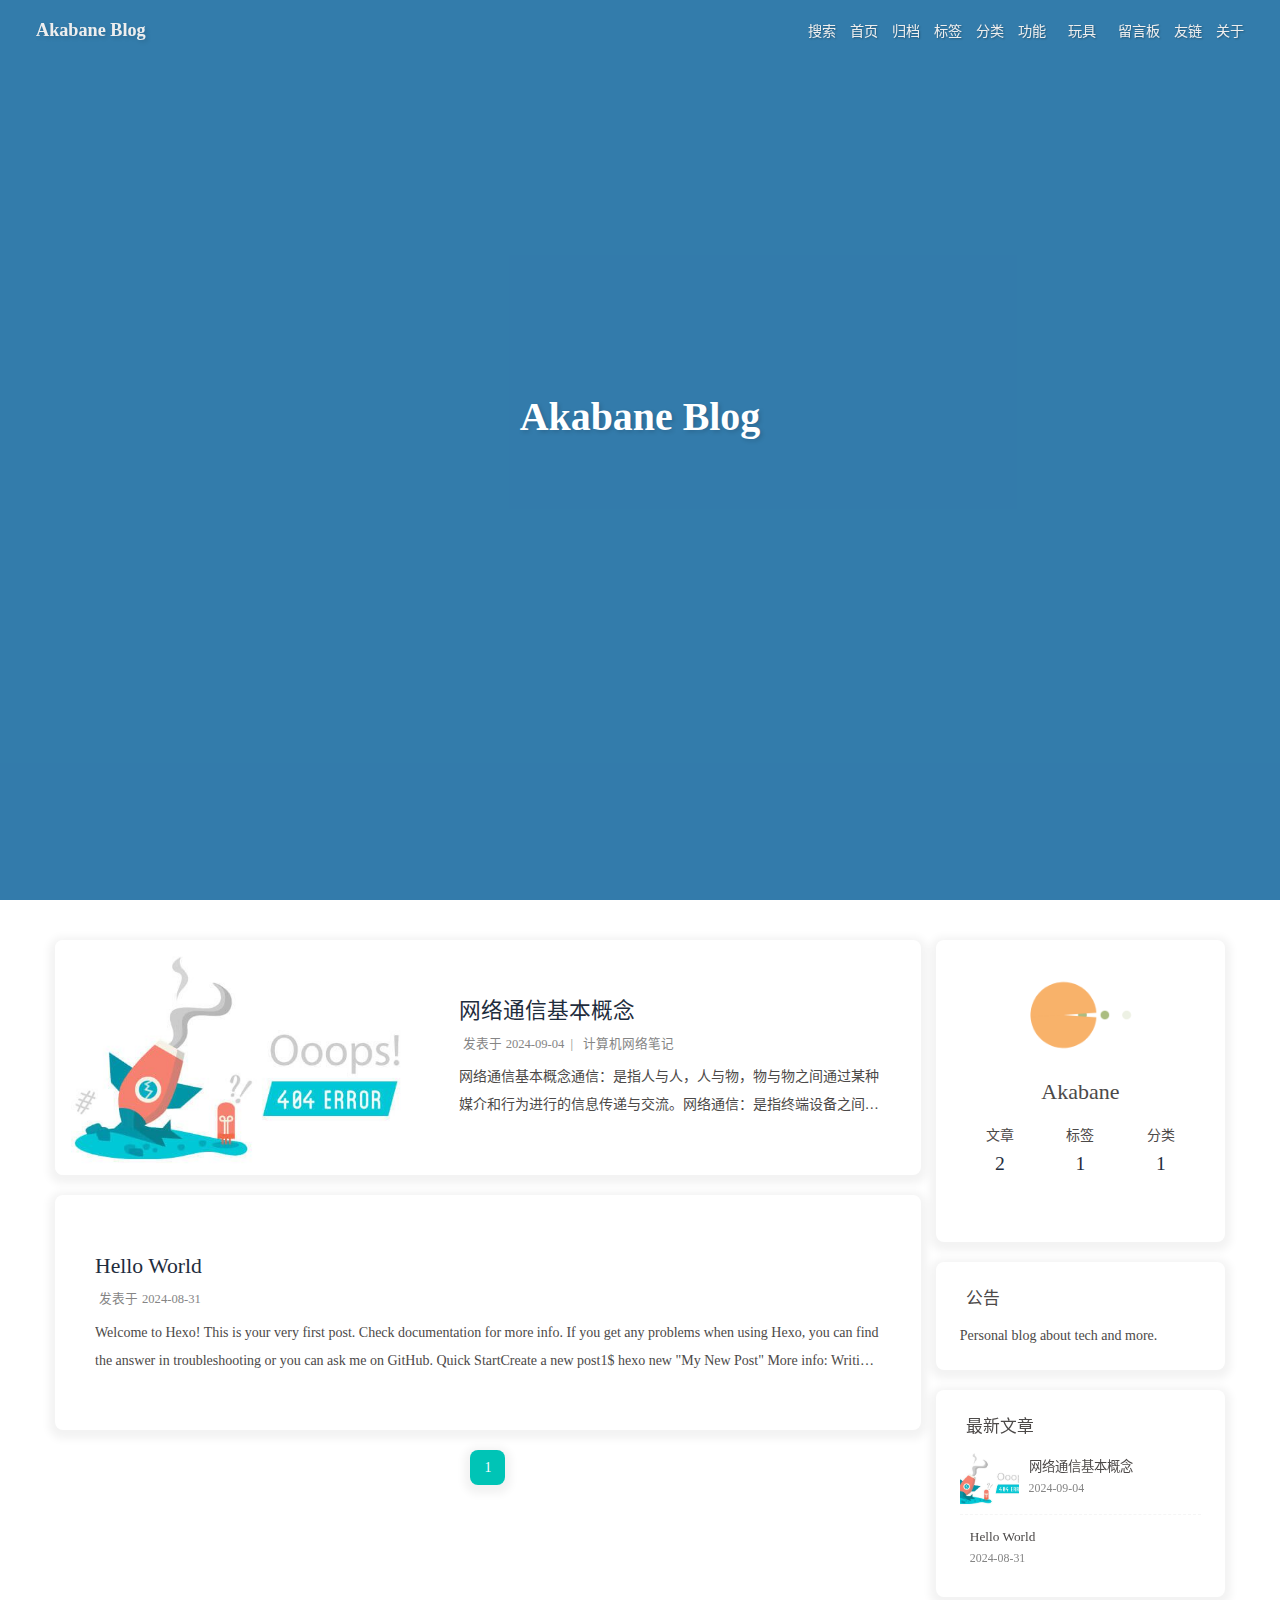
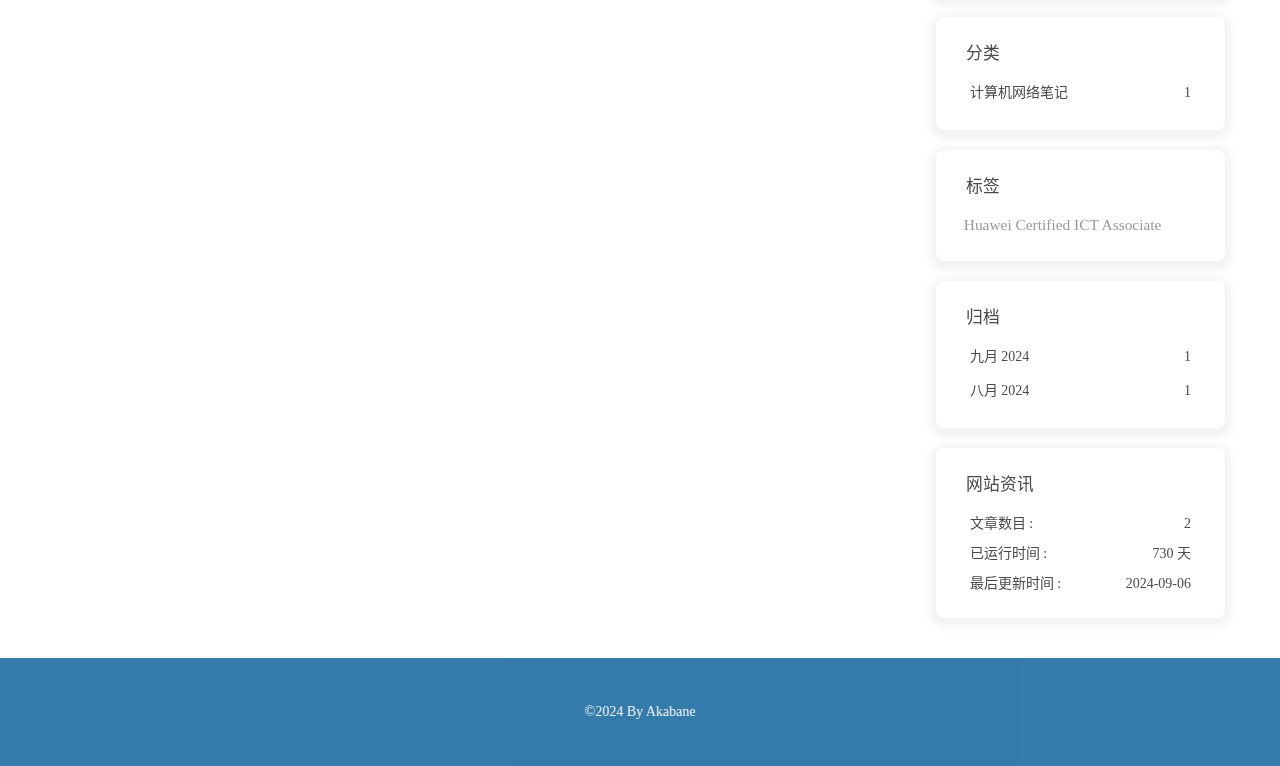
==== commit f471356d: "Site updated: 2024-09-06 20:58:50" ====
--- a/index.html
+++ b/index.html
@@ -51,7 +51,7 @@
   isHome: true,
   isHighlightShrink: false,
   isToc: false,
-  postUpdate: '2024-09-06 20:14:30'
+  postUpdate: '2024-09-06 20:58:50'
 }</script><script>(win=>{
       win.saveToLocal = {
         set: (key, value, ttl) => {
@@ -148,33 +148,22 @@
         }
       }
       detectApple()
-    })(window)</script><link rel="stylesheet" href="/css/custom.css"><meta name="generator" content="Hexo 7.3.0"></head><body><div id="sidebar"><div id="menu-mask"></div><div id="sidebar-menus"><div class="avatar-img is-center"><img src="https://resources.akabane.blog/resources/avatar.webp" onerror="onerror=null;src='/img/friend_404.gif'" alt="avatar"/></div><div class="sidebar-site-data site-data is-center"><a href="/archives/"><div class="headline">文章</div><div class="length-num">2</div></a><a href="/tags/"><div class="headline">标签</div><div class="length-num">1</div></a><a href="/categories/"><div class="headline">分类</div><div class="length-num">1</div></a></div><hr class="custom-hr"/><div class="menus_items"><div class="menus_item"><a class="site-page" href="/"><i class="fa-fw fas fa-home"></i><span> 首页</span></a></div><div class="menus_item"><a class="site-page" href="/archives/"><i class="fa-fw fas fa-archive"></i><span> 归档</span></a></div><div class="menus_item"><a class="site-page" href="/tags/"><i class="fa-fw fas fa-tags"></i><span> 标签</span></a></div><div class="menus_item"><a class="site-page" href="/categories/"><i class="fa-fw fas fa-folder-open"></i><span> 分类</span></a></div><div class="menus_item"><a class="site-page group" href="javascript:void(0);"><i class="fa-fw fa-solid fa-wand-sparkles"></i><span> 功能</span><i class="fas fa-chevron-down"></i></a><ul class="menus_item_child"><li><a class="site-page child" href="/null"><i class="fa-fw fa-solid fa-code"></i><span> null</span></a></li></ul></div><div class="menus_item"><a class="site-page group" href="javascript:void(0);"><i class="fa-fw fa-solid fa-dragon"></i><span> 玩具</span><i class="fas fa-chevron-down"></i></a><ul class="menus_item_child"><li><a class="site-page child" href="/null"><i class="fa-fw fa-solid fa-code"></i><span> null</span></a></li></ul></div><div class="menus_item"><a class="site-page" href="/messages"><i class="fa-fw fa-solid fa-comment-dots"></i><span> 留言板</span></a></div><div class="menus_item"><a class="site-page" href="/link/"><i class="fa-fw fas fa-link"></i><span> 友链</span></a></div><div class="menus_item"><a class="site-page" href="/about/"><i class="fa-fw fas fa-heart"></i><span> 关于</span></a></div></div></div></div><div class="page" id="body-wrap"><header class="full_page" id="page-header" style="background-image: url('https://resources.akabane.blog/resources/index-background-2.webp')"><nav id="nav"><span id="blog-info"><a href="/" title="Akabane Blog"><span class="site-name">Akabane Blog</span></a></span><div id="menus"><div id="search-button"><a class="site-page social-icon search" href="javascript:void(0);"><i class="fas fa-search fa-fw"></i><span> 搜索</span></a></div><div class="menus_items"><div class="menus_item"><a class="site-page" href="/"><i class="fa-fw fas fa-home"></i><span> 首页</span></a></div><div class="menus_item"><a class="site-page" href="/archives/"><i class="fa-fw fas fa-archive"></i><span> 归档</span></a></div><div class="menus_item"><a class="site-page" href="/tags/"><i class="fa-fw fas fa-tags"></i><span> 标签</span></a></div><div class="menus_item"><a class="site-page" href="/categories/"><i class="fa-fw fas fa-folder-open"></i><span> 分类</span></a></div><div class="menus_item"><a class="site-page group" href="javascript:void(0);"><i class="fa-fw fa-solid fa-wand-sparkles"></i><span> 功能</span><i class="fas fa-chevron-down"></i></a><ul class="menus_item_child"><li><a class="site-page child" href="/null"><i class="fa-fw fa-solid fa-code"></i><span> null</span></a></li></ul></div><div class="menus_item"><a class="site-page group" href="javascript:void(0);"><i class="fa-fw fa-solid fa-dragon"></i><span> 玩具</span><i class="fas fa-chevron-down"></i></a><ul class="menus_item_child"><li><a class="site-page child" href="/null"><i class="fa-fw fa-solid fa-code"></i><span> null</span></a></li></ul></div><div class="menus_item"><a class="site-page" href="/messages"><i class="fa-fw fa-solid fa-comment-dots"></i><span> 留言板</span></a></div><div class="menus_item"><a class="site-page" href="/link/"><i class="fa-fw fas fa-link"></i><span> 友链</span></a></div><div class="menus_item"><a class="site-page" href="/about/"><i class="fa-fw fas fa-heart"></i><span> 关于</span></a></div></div><div id="toggle-menu"><a class="site-page" href="javascript:void(0);"><i class="fas fa-bars fa-fw"></i></a></div></div></nav><div id="site-info"><h1 id="site-title">Akabane Blog</h1><div id="site-subtitle"><span id="subtitle"></span></div><div id="site_social_icons"><a class="social-icon" href="https://github.com/COPaAkabane" target="_blank" title="Github"><i class="fab fa-github" style="color: #1E90FF;"></i></a><a class="social-icon" href="mailto:contact@akabane.blog" target="_blank" title="Email"><i class="fas fa-envelope" style="color: #1E90FF;"></i></a><a class="social-icon" href="https://space.bilibili.com/3537111714105787" target="_blank" title="BiliBili"><i class="fa-brands fa-bilibili" style="color: #1E90FF;"></i></a></div></div><div id="scroll-down"><i class="fas fa-angle-down scroll-down-effects"></i></div></header><main class="layout" id="content-inner"><div class="recent-posts" id="recent-posts"><div class="recent-post-item"><div class="post_cover left"><a href="/archives/Huawei-Certified-ICT-Associate-100.html" title="网络通信基本概念"><img class="post-bg" src="https://resources.akabane.blog/resources/105940.webp" onerror="this.onerror=null;this.src='/img/404.jpg'" alt="网络通信基本概念"></a></div><div class="recent-post-info"><a class="article-title" href="/archives/Huawei-Certified-ICT-Associate-100.html" title="网络通信基本概念">网络通信基本概念</a><div class="article-meta-wrap"><span class="post-meta-date"><i class="far fa-calendar-alt"></i><span class="article-meta-label">发表于</span><time datetime="2024-09-04T13:56:56.000Z" title="发表于 2024-09-04 21:56:56">2024-09-04</time></span><span class="article-meta"><span class="article-meta-separator">|</span><i class="fas fa-inbox"></i><a class="article-meta__categories" href="/categories/%E8%AE%A1%E7%AE%97%E6%9C%BA%E7%BD%91%E7%BB%9C%E7%AC%94%E8%AE%B0/">计算机网络笔记</a></span></div><div class="content">网络通信基本概念
-通信：是指人与人，人与物，物与物之间通过某种媒介和行为进行的信息传递与交流。
-网络通信：是指终端设备之间通过计算机网络进行的通信。
-
+    })(window)</script><link rel="stylesheet" href="/css/custom.css"><meta name="generator" content="Hexo 7.3.0"></head><body><div id="sidebar"><div id="menu-mask"></div><div id="sidebar-menus"><div class="avatar-img is-center"><img src="https://resources.akabane.blog/resources/avatar.webp" onerror="onerror=null;src='/img/friend_404.gif'" alt="avatar"/></div><div class="sidebar-site-data site-data is-center"><a href="/archives/"><div class="headline">文章</div><div class="length-num">2</div></a><a href="/tags/"><div class="headline">标签</div><div class="length-num">1</div></a><a href="/categories/"><div class="headline">分类</div><div class="length-num">1</div></a></div><hr class="custom-hr"/><div class="menus_items"><div class="menus_item"><a class="site-page" href="/"><i class="fa-fw fas fa-home"></i><span> 首页</span></a></div><div class="menus_item"><a class="site-page" href="/archives/"><i class="fa-fw fas fa-archive"></i><span> 归档</span></a></div><div class="menus_item"><a class="site-page" href="/tags/"><i class="fa-fw fas fa-tags"></i><span> 标签</span></a></div><div class="menus_item"><a class="site-page" href="/categories/"><i class="fa-fw fas fa-folder-open"></i><span> 分类</span></a></div><div class="menus_item"><a class="site-page group" href="javascript:void(0);"><i class="fa-fw fa-solid fa-wand-sparkles"></i><span> 功能</span><i class="fas fa-chevron-down"></i></a><ul class="menus_item_child"><li><a class="site-page child" href="/null"><i class="fa-fw fa-solid fa-code"></i><span> null</span></a></li></ul></div><div class="menus_item"><a class="site-page group" href="javascript:void(0);"><i class="fa-fw fa-solid fa-dragon"></i><span> 玩具</span><i class="fas fa-chevron-down"></i></a><ul class="menus_item_child"><li><a class="site-page child" href="/null"><i class="fa-fw fa-solid fa-code"></i><span> null</span></a></li></ul></div><div class="menus_item"><a class="site-page" href="/messages"><i class="fa-fw fa-solid fa-comment-dots"></i><span> 留言板</span></a></div><div class="menus_item"><a class="site-page" href="/link/"><i class="fa-fw fas fa-link"></i><span> 友链</span></a></div><div class="menus_item"><a class="site-page" href="/about/"><i class="fa-fw fas fa-heart"></i><span> 关于</span></a></div></div></div></div><div class="page" id="body-wrap"><header class="full_page" id="page-header" style="background-image: url('https://resources.akabane.blog/resources/index-background-2.webp')"><nav id="nav"><span id="blog-info"><a href="/" title="Akabane Blog"><span class="site-name">Akabane Blog</span></a></span><div id="menus"><div id="search-button"><a class="site-page social-icon search" href="javascript:void(0);"><i class="fas fa-search fa-fw"></i><span> 搜索</span></a></div><div class="menus_items"><div class="menus_item"><a class="site-page" href="/"><i class="fa-fw fas fa-home"></i><span> 首页</span></a></div><div class="menus_item"><a class="site-page" href="/archives/"><i class="fa-fw fas fa-archive"></i><span> 归档</span></a></div><div class="menus_item"><a class="site-page" href="/tags/"><i class="fa-fw fas fa-tags"></i><span> 标签</span></a></div><div class="menus_item"><a class="site-page" href="/categories/"><i class="fa-fw fas fa-folder-open"></i><span> 分类</span></a></div><div class="menus_item"><a class="site-page group" href="javascript:void(0);"><i class="fa-fw fa-solid fa-wand-sparkles"></i><span> 功能</span><i class="fas fa-chevron-down"></i></a><ul class="menus_item_child"><li><a class="site-page child" href="/null"><i class="fa-fw fa-solid fa-code"></i><span> null</span></a></li></ul></div><div class="menus_item"><a class="site-page group" href="javascript:void(0);"><i class="fa-fw fa-solid fa-dragon"></i><span> 玩具</span><i class="fas fa-chevron-down"></i></a><ul class="menus_item_child"><li><a class="site-page child" href="/null"><i class="fa-fw fa-solid fa-code"></i><span> null</span></a></li></ul></div><div class="menus_item"><a class="site-page" href="/messages"><i class="fa-fw fa-solid fa-comment-dots"></i><span> 留言板</span></a></div><div class="menus_item"><a class="site-page" href="/link/"><i class="fa-fw fas fa-link"></i><span> 友链</span></a></div><div class="menus_item"><a class="site-page" href="/about/"><i class="fa-fw fas fa-heart"></i><span> 关于</span></a></div></div><div id="toggle-menu"><a class="site-page" href="javascript:void(0);"><i class="fas fa-bars fa-fw"></i></a></div></div></nav><div id="site-info"><h1 id="site-title">Akabane Blog</h1><div id="site-subtitle"><span id="subtitle"></span></div><div id="site_social_icons"><a class="social-icon" href="https://github.com/COPaAkabane" target="_blank" title="Github"><i class="fab fa-github" style="color: #1E90FF;"></i></a><a class="social-icon" href="mailto:contact@akabane.blog" target="_blank" title="Email"><i class="fas fa-envelope" style="color: #1E90FF;"></i></a><a class="social-icon" href="https://space.bilibili.com/3537111714105787" target="_blank" title="BiliBili"><i class="fa-brands fa-bilibili" style="color: #1E90FF;"></i></a></div></div><div id="scroll-down"><i class="fas fa-angle-down scroll-down-effects"></i></div></header><main class="layout" id="content-inner"><div class="recent-posts" id="recent-posts"><div class="recent-post-item"><div class="post_cover left"><a href="/archives/Huawei-Certified-ICT-Associate-100.html" title="网络通信基本概念"><img class="post-bg" src="https://resources.akabane.blog/resources/105940.webp" onerror="this.onerror=null;this.src='/img/404.jpg'" alt="网络通信基本概念"></a></div><div class="recent-post-info"><a class="article-title" href="/archives/Huawei-Certified-ICT-Associate-100.html" title="网络通信基本概念">网络通信基本概念</a><div class="article-meta-wrap"><span class="post-meta-date"><i class="far fa-calendar-alt"></i><span class="article-meta-label">发表于</span><time datetime="2024-09-04T13:56:56.000Z" title="发表于 2024-09-04 21:56:56">2024-09-04</time></span><span class="article-meta"><span class="article-meta-separator">|</span><i class="fas fa-inbox"></i><a class="article-meta__categories" href="/categories/%E8%AE%A1%E7%AE%97%E6%9C%BA%E7%BD%91%E7%BB%9C%E7%AC%94%E8%AE%B0/">计算机网络笔记</a></span></div><div class="content">网络通信基本概念通信：是指人与人，人与物，物与物之间通过某种媒介和行为进行的信息传递与交流。网络通信：是指终端设备之间通过计算机网络进行的通信。
 网络通信的例子
 
-数据通信网络基本概念
-数据通信网络：是由路由器、交换机、防火墙、无线控制器、无线接入点、以及个人电脑、网络打印机、服务器等设备构成的通信网络。
-
-
-网络设备交换机
-交换机：是距离终端用户最近的设备，用于终端用户接入网络、对数据帧进行交换等。
-
-
+数据通信网络基本概念数据通信网络：是由路由器、交换机、防火墙、无线控制器、无线接入点、以及个人电脑、网络打印机、服务器等设备构成的通信网络。
+
+网络设备交换机交换机：是距离终端用户最近的设备，用于终端用户接入网络、对数据帧进行交换等。
 
 交换机的基本功能：是实现同 IP 网段互访。
 
-
-路由器
-路由器：是网络层设备，可以在因特网中进行数据报文转发。路由器根据所收到的报文的目的地址选择一条合适的路径，将报文传送到下一个路由器或目的地，路径中左后的路由器负责将报文送交目的主机。
-
-
+路由器路由器：是网络层设备，可以在因特网中进行数据报文转发。路由器根据所收到的报文的目的地址选择一条合适的路径，将报文传送到下一个路由器或目的地，路径中左后的路由器负责将报文送交目的主机。
 
 路由器的基本功能：是实现不同 IP 网段的互访。
 
-
-</div></div></div><div class="recent-post-item"><div class="recent-post-info no-cover"><a class="article-title" href="/archives/hello-world.html" title="Hello World">Hello World</a><div class="article-meta-wrap"><span class="post-meta-date"><i class="far fa-calendar-alt"></i><span class="article-meta-label">发表于</span><time datetime="2024-08-31T08:02:18.500Z" title="发表于 2024-08-31 16:02:18">2024-08-31</time></span></div><div class="content">Welcome to Hexo! This is your very first post. Check documentation for more info. If you get any problems when using Hexo, you can find the answer in troubleshooting or you can ask me on GitHub.
+防火墙防火墙：是网络安全设备，用于控制两个网络之间的安全通信。它通过监测、限制、更改跨防火墙的数据流，尽可能的对外部屏蔽网络内部的信息结构和运行状况，以此来实现对网络的安全保护。
+
+防火墙的基本功能：是实现不同 IP 网段的互访的同时在广播域之间的隔离、流量控制、入侵检测、数据加解密、上网行为管理等功能。 ...</div></div></div><div class="recent-post-item"><div class="recent-post-info no-cover"><a class="article-title" href="/archives/hello-world.html" title="Hello World">Hello World</a><div class="article-meta-wrap"><span class="post-meta-date"><i class="far fa-calendar-alt"></i><span class="article-meta-label">发表于</span><time datetime="2024-08-31T08:02:18.500Z" title="发表于 2024-08-31 16:02:18">2024-08-31</time></span></div><div class="content">Welcome to Hexo! This is your very first post. Check documentation for more info. If you get any problems when using Hexo, you can find the answer in troubleshooting or you can ask me on GitHub.
 Quick StartCreate a new post1$ hexo new &quot;My New Post&quot;
 
 More info: Writing
@@ -194,7 +183,7 @@
             </div>
             <ul class="card-category-list" id="aside-cat-list">
             <li class="card-category-list-item "><a class="card-category-list-link" href="/categories/%E8%AE%A1%E7%AE%97%E6%9C%BA%E7%BD%91%E7%BB%9C%E7%AC%94%E8%AE%B0/"><span class="card-category-list-name">计算机网络笔记</span><span class="card-category-list-count">1</span></a></li>
-            </ul></div><div class="card-widget card-tags"><div class="item-headline"><i class="fas fa-tags"></i><span>标签</span></div><div class="card-tag-cloud"><a href="/tags/Huawei-Certified-ICT-Associate/" style="font-size: 1.1em; color: #999">Huawei Certified ICT Associate</a></div></div><div class="card-widget card-archives"><div class="item-headline"><i class="fas fa-archive"></i><span>归档</span></div><ul class="card-archive-list"><li class="card-archive-list-item"><a class="card-archive-list-link" href="/archives/2024/09/"><span class="card-archive-list-date">九月 2024</span><span class="card-archive-list-count">1</span></a></li><li class="card-archive-list-item"><a class="card-archive-list-link" href="/archives/2024/08/"><span class="card-archive-list-date">八月 2024</span><span class="card-archive-list-count">1</span></a></li></ul></div><div class="card-widget card-webinfo"><div class="item-headline"><i class="fas fa-chart-line"></i><span>网站资讯</span></div><div class="webinfo"><div class="webinfo-item"><div class="item-name">文章数目 :</div><div class="item-count">2</div></div><div class="webinfo-item"><div class="item-name">已运行时间 :</div><div class="item-count" id="runtimeshow" data-publishDate="2024-07-24T12:32:00.000Z"><i class="fa-solid fa-spinner fa-spin"></i></div></div><div class="webinfo-item"><div class="item-name">最后更新时间 :</div><div class="item-count" id="last-push-date" data-lastPushDate="2024-09-06T12:14:30.329Z"><i class="fa-solid fa-spinner fa-spin"></i></div></div></div></div></div></div></main><footer id="footer" style="background-image: url('https://resources.akabane.blog/resources/index-background-2.webp')"><div id="footer-wrap"><div class="copyright">&copy;2024 By Akabane</div></div></footer></div><div id="rightside"><div id="rightside-config-hide"><button id="darkmode" type="button" title="浅色和深色模式转换"><i class="fas fa-adjust"></i></button><button id="hide-aside-btn" type="button" title="单栏和双栏切换"><i class="fas fa-arrows-alt-h"></i></button></div><div id="rightside-config-show"><button id="rightside-config" type="button" title="设置"><i class="fas fa-cog fa-spin"></i></button><button id="go-up" type="button" title="回到顶部"><span class="scroll-percent"></span><i class="fas fa-arrow-up"></i></button></div></div><div><script src="/js/utils.js?v=4.13.0"></script><script src="/js/main.js?v=4.13.0"></script><script src="https://resources.akabane.blog/plugins/@fancyapps/ui/dist/fancybox/fancybox.umd.js"></script><div class="js-pjax"><script>window.typedJSFn = {
+            </ul></div><div class="card-widget card-tags"><div class="item-headline"><i class="fas fa-tags"></i><span>标签</span></div><div class="card-tag-cloud"><a href="/tags/Huawei-Certified-ICT-Associate/" style="font-size: 1.1em; color: #999">Huawei Certified ICT Associate</a></div></div><div class="card-widget card-archives"><div class="item-headline"><i class="fas fa-archive"></i><span>归档</span></div><ul class="card-archive-list"><li class="card-archive-list-item"><a class="card-archive-list-link" href="/archives/2024/09/"><span class="card-archive-list-date">九月 2024</span><span class="card-archive-list-count">1</span></a></li><li class="card-archive-list-item"><a class="card-archive-list-link" href="/archives/2024/08/"><span class="card-archive-list-date">八月 2024</span><span class="card-archive-list-count">1</span></a></li></ul></div><div class="card-widget card-webinfo"><div class="item-headline"><i class="fas fa-chart-line"></i><span>网站资讯</span></div><div class="webinfo"><div class="webinfo-item"><div class="item-name">文章数目 :</div><div class="item-count">2</div></div><div class="webinfo-item"><div class="item-name">已运行时间 :</div><div class="item-count" id="runtimeshow" data-publishDate="2024-07-24T12:32:00.000Z"><i class="fa-solid fa-spinner fa-spin"></i></div></div><div class="webinfo-item"><div class="item-name">最后更新时间 :</div><div class="item-count" id="last-push-date" data-lastPushDate="2024-09-06T12:58:50.432Z"><i class="fa-solid fa-spinner fa-spin"></i></div></div></div></div></div></div></main><footer id="footer" style="background-image: url('https://resources.akabane.blog/resources/index-background-2.webp')"><div id="footer-wrap"><div class="copyright">&copy;2024 By Akabane</div></div></footer></div><div id="rightside"><div id="rightside-config-hide"><button id="darkmode" type="button" title="浅色和深色模式转换"><i class="fas fa-adjust"></i></button><button id="hide-aside-btn" type="button" title="单栏和双栏切换"><i class="fas fa-arrows-alt-h"></i></button></div><div id="rightside-config-show"><button id="rightside-config" type="button" title="设置"><i class="fas fa-cog fa-spin"></i></button><button id="go-up" type="button" title="回到顶部"><span class="scroll-percent"></span><i class="fas fa-arrow-up"></i></button></div></div><div><script src="/js/utils.js?v=4.13.0"></script><script src="/js/main.js?v=4.13.0"></script><script src="https://resources.akabane.blog/plugins/@fancyapps/ui/dist/fancybox/fancybox.umd.js"></script><div class="js-pjax"><script>window.typedJSFn = {
   init: (str) => {
     window.typed = new Typed('#subtitle', Object.assign({
       strings: str,
